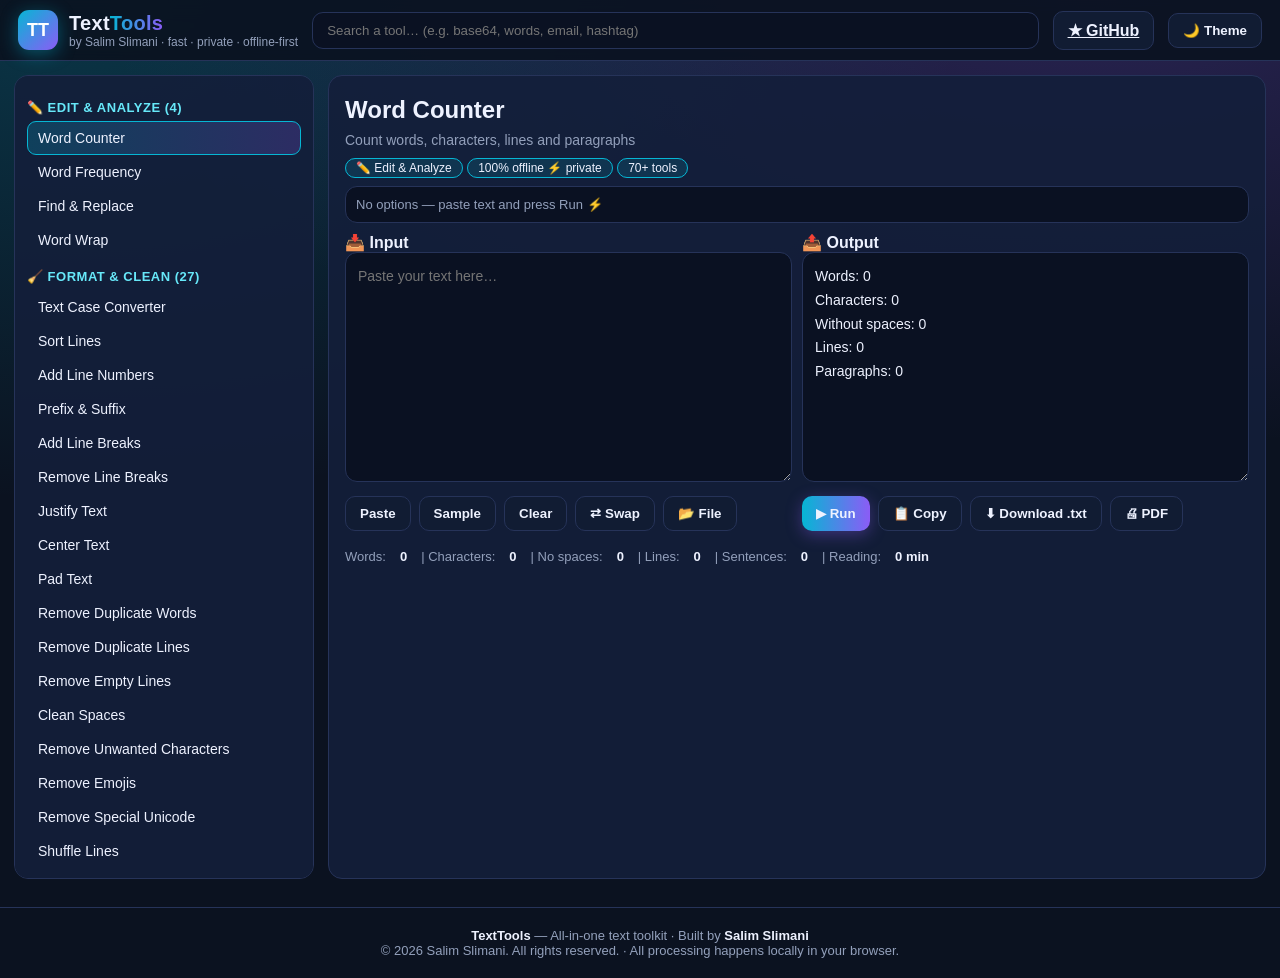
==== index.html @ 726ce153 "feat: TextTools by Salim Slimani - 70+ offline text tools, English UI" ====
<!DOCTYPE html>
<html lang="en" dir="ltr">
<head>
<meta charset="UTF-8">
<meta name="viewport" content="width=device-width,initial-scale=1">
<title>TextTools — All-in-One Text Toolkit by Salim Slimani</title>
<meta name="description" content="TextTools by Salim Slimani: 70+ fast, private, offline-first text tools. Edit, format, convert, encode and generate content in your browser.">
<link rel="icon" href="data:image/svg+xml,%3Csvg xmlns='http://www.w3.org/2000/svg' viewBox='0 0 64 64'%3E%3Cdefs%3E%3ClinearGradient id='g' x1='0' y1='0' x2='1' y2='1'%3E%3Cstop offset='0' stop-color='%2306b6d4'/%3E%3Cstop offset='1' stop-color='%238b5cf6'/%3E%3C/linearGradient%3E%3C/defs%3E%3Crect width='64' height='64' rx='14' fill='url(%23g)'/%3E%3Ctext x='32' y='42' font-family='Arial' font-weight='900' font-size='28' fill='white' text-anchor='middle'%3ETT%3C/text%3E%3C/svg%3E">
<style>
:root{--bg:#0b1220;--bg2:#111c33;--card:#131f3a;--txt:#eef2ff;--mut:#93a0bb;--acc:#06b6d4;--acc2:#8b5cf6;--br:#263359;--ok:#22c55e}
*{box-sizing:border-box;font-family:Inter,"Segoe UI",Arial,sans-serif}
body{margin:0;background:radial-gradient(1000px 500px at 85% -5%,rgba(139,92,246,.25),transparent),radial-gradient(900px 500px at 5% 0%,rgba(6,182,212,.22),transparent),linear-gradient(180deg,#0b1220,#0b1220);color:var(--txt);min-height:100vh}
header{position:sticky;top:0;z-index:10;background:rgba(11,18,32,.9);backdrop-filter:blur(10px);border-bottom:1px solid var(--br);padding:10px 18px;display:flex;gap:14px;align-items:center;flex-wrap:wrap}
.brand{display:flex;gap:11px;align-items:center}
.mark{width:40px;height:40px;border-radius:11px;background:linear-gradient(135deg,#06b6d4,#8b5cf6);display:grid;place-items:center;font-weight:900;font-size:18px;color:#fff;box-shadow:0 4px 18px rgba(6,182,212,.4)}
.brand b{font-size:20px;letter-spacing:.3px}.brand b span{background:linear-gradient(90deg,#06b6d4,#8b5cf6);-webkit-background-clip:text;background-clip:text;color:transparent}
.tag{font-size:12px;color:var(--mut)}
.search{flex:1;min-width:210px;display:flex}
.search input{flex:1;padding:10px 14px;border-radius:11px;border:1px solid var(--br);background:#0a1122;color:var(--txt);outline:none}
.search input:focus{border-color:var(--acc)}
.btn{border:1px solid var(--br);background:var(--bg2);color:var(--txt);padding:9px 14px;border-radius:10px;cursor:pointer;font-weight:700}
.btn:hover{border-color:var(--acc)}
.btn.primary{background:linear-gradient(90deg,#06b6d4,#8b5cf6);border:none;box-shadow:0 4px 16px rgba(139,92,246,.35)}
.layout{display:grid;grid-template-columns:300px 1fr;gap:14px;padding:14px;max-width:1400px;margin:auto}
@media(max-width:900px){.layout{grid-template-columns:1fr}}
.side{background:rgba(19,31,58,.9);border:1px solid var(--br);border-radius:14px;padding:12px;max-height:calc(100vh - 96px);overflow:auto}
.cat{font-weight:800;margin:12px 0 6px;color:#67e8f9;font-size:13px;text-transform:uppercase;letter-spacing:.5px}
.tool{display:block;width:100%;text-align:left;background:transparent;border:1px solid transparent;color:var(--txt);padding:8px 10px;border-radius:9px;cursor:pointer;font-size:14px}
.tool:hover{background:#0a1122}
.tool.active{background:linear-gradient(90deg,rgba(6,182,212,.22),rgba(139,92,246,.22));border-color:var(--acc)}
.main{background:rgba(19,31,58,.9);border:1px solid var(--br);border-radius:14px;padding:16px}
h2{margin:4px 0 2px;font-size:24px}.desc{color:var(--mut);font-size:14px;margin:0 0 10px}
.grid2{display:grid;grid-template-columns:1fr 1fr;gap:10px}
@media(max-width:800px){.grid2{grid-template-columns:1fr}}
textarea{width:100%;min-height:230px;background:#0a1122;color:var(--txt);border:1px solid var(--br);border-radius:12px;padding:12px;font-size:14px;line-height:1.7;resize:vertical}
textarea:focus{border-color:var(--acc);outline:none}
.opts{background:#0a1122;border:1px solid var(--br);border-radius:12px;padding:10px;margin:10px 0;display:flex;gap:10px;flex-wrap:wrap;align-items:center}
.opts label{font-size:13px;color:var(--mut)}.opts input,.opts select{background:#131f3a;color:var(--txt);border:1px solid var(--br);border-radius:8px;padding:7px 9px}
.toolbar{display:flex;gap:8px;flex-wrap:wrap;margin:10px 0}
.stats{display:flex;gap:14px;flex-wrap:wrap;color:var(--mut);font-size:13px;margin-top:8px}
.stats b{color:var(--txt)}
footer{text-align:center;color:var(--mut);padding:20px;font-size:13px;border-top:1px solid var(--br);margin-top:14px}
footer b{color:var(--txt)}
.badge{background:rgba(6,182,212,.14);border:1px solid var(--acc);border-radius:20px;padding:2px 10px;font-size:12px}
.hero{display:flex;gap:10px;align-items:center;flex-wrap:wrap;margin-bottom:6px}
</style>
</head>
<body>
<header>
<div class="brand"><div class="mark">TT</div><div><b>Text<span>Tools</span></b><div class="tag">by Salim Slimani · fast · private · offline-first</div></div></div>
<div class="search"><input id="q" placeholder="Search a tool… (e.g. base64, words, email, hashtag)"></div>
<a class="btn" href="https://github.com/salim-studio/text_tools" target="_blank" rel="noopener">★ GitHub</a>
<button class="btn" onclick="toggleTheme()">🌙 Theme</button>
</header>
<div class="layout">
<div class="side" id="side"></div>
<div class="main">
<div class="hero"><h2 id="tTitle">Word Counter</h2></div>
<p class="desc" id="tDesc"></p>
<div><span class="badge" id="tCat"></span> <span class="badge">100% offline ⚡ private</span> <span class="badge">70+ tools</span></div>
<div class="opts" id="opts"></div>
<div class="grid2">
<div><b>📥 Input</b><textarea id="inp" placeholder="Paste your text here…"></textarea>
<div class="toolbar">
<button class="btn" onclick="pasteIn()">Paste</button>
<button class="btn" onclick="loadSample()">Sample</button>
<button class="btn" onclick="clearAll()">Clear</button>
<button class="btn" onclick="swapIO()">⇄ Swap</button>
<input type="file" id="file" style="display:none" onchange="loadFile(event)">
<button class="btn" onclick="document.getElementById('file').click()">📂 File</button>
</div></div>
<div><b>📤 Output</b><textarea id="out" placeholder="Result will appear here…"></textarea>
<div class="toolbar">
<button class="btn primary" onclick="runCurrent()">▶ Run</button>
<button class="btn" onclick="copyOut()">📋 Copy</button>
<button class="btn" onclick="downloadOut()">⬇ Download .txt</button>
<button class="btn" onclick="toPDF()">🖨 PDF</button>
</div></div>
</div>
<div class="stats" id="stats"></div>
</div>
</div>
<footer><b>TextTools</b> — All-in-one text toolkit · Built by <b>Salim Slimani</b><br>© 2026 Salim Slimani. All rights reserved. · All processing happens locally in your browser.</footer>
<script>
const CATS={edit:"✏️ Edit & Analyze",format:"🧹 Format & Clean",conv:"🔄 Convert & Extract",enc:"🔐 Encode & Style",lang:"🌍 Language",ai:"🤖 Smart Writing (offline)"};
const TOOLS=[
{id:'counter',cat:'edit',en:'Word Counter',d:'Count words, characters, lines and paragraphs',o:''},
{id:'freq',cat:'edit',en:'Word Frequency',d:'Count how often each word appears',o:''},
{id:'findrep',cat:'edit',en:'Find & Replace',d:'Replace every occurrence with options',o:'<label>Find:<input id="o1" value="word"></label><label>Replace:<input id="o2" value="replacement"></label><label><input type="checkbox" id="o3"> Case sensitive</label><label><input type="checkbox" id="o4"> Regex</label>'},
{id:'wrap',cat:'edit',en:'Word Wrap',d:'Wrap lines after N characters',o:'<label>Length:<input id="o1" type="number" value="80" style="width:80px"></label>'},
{id:'case',cat:'format',en:'Text Case Converter',d:'UPPER / lower / Title / sentence / camel / snake',o:'<label>Style:<select id="o1"><option value="upper">UPPER</option><option value="lower">lower</option><option value="title">Title Case</option><option value="sentence">Sentence case</option><option value="camel">camelCase</option><option value="snake">snake_case</option><option value="kebab">kebab-case</option><option value="alt">aLtErNaTiNg</option><option value="inv">iNVERSE</option></select></label>'},
{id:'sort',cat:'format',en:'Sort Lines',d:'Alphabetical, reverse, random or by length',o:'<label><select id="o1"><option value="asc">Ascending A-Z</option><option value="desc">Descending</option><option value="rev">Reverse order</option><option value="rand">Random</option><option value="len">By length</option></select></label>'},
{id:'linenum',cat:'format',en:'Add Line Numbers',d:'Number every line',o:'<label><select id="o1"><option value="n">1. 2. 3.</option><option value="a">a. b. c.</option><option value="r">I. II. III.</option></select></label><label>Sep:<input id="o2" value=". " style="width:60px"></label>'},
{id:'prefix',cat:'format',en:'Prefix & Suffix',d:'Wrap every line',o:'<label>Before:<input id="o1" value="&quot;"></label><label>After:<input id="o2" value="&quot;"></label>'},
{id:'addbr',cat:'format',en:'Add Line Breaks',d:'Replace a delimiter with a new line',o:'<label>Delimiter:<input id="o1" value=","></label>'},
{id:'rembr',cat:'format',en:'Remove Line Breaks',d:'Join lines into one line',o:'<label>Separator:<input id="o1" value=" "></label>'},
{id:'justify',cat:'format',en:'Justify Text',d:'Justify to a fixed width',o:'<label>Width:<input id="o1" type="number" value="60" style="width:70px"></label>'},
{id:'center',cat:'format',en:'Center Text',d:'Center every line',o:'<label>Width:<input id="o1" type="number" value="60" style="width:70px"></label><label>Char:<input id="o2" value=" " style="width:50px"></label>'},
{id:'pad',cat:'format',en:'Pad Text',d:'Pad left or right',o:'<label><select id="o1"><option value="l">Left</option><option value="r">Right</option></select></label><label>Length:<input id="o2" type="number" value="30" style="width:70px"></label><label>Char:<input id="o3" value=" " style="width:50px"></label>'},
{id:'dedupw',cat:'format',en:'Remove Duplicate Words',d:'Keep first occurrence only',o:''},
{id:'dedupl',cat:'format',en:'Remove Duplicate Lines',d:'Delete repeated lines',o:'<label><input type="checkbox" id="o1"> Trim before compare</label>'},
{id:'empty',cat:'format',en:'Remove Empty Lines',d:'Delete blank lines',o:''},
{id:'spaces',cat:'format',en:'Clean Spaces',d:'Remove extra spaces',o:''},
{id:'unwanted',cat:'format',en:'Remove Unwanted Characters',d:'Strip symbols with a custom regex',o:'<label>Strip regex:<input id="o1" value="[^\\p{L}\\p{N}\\s.,!?:-]"></label>'},
{id:'emoji',cat:'format',en:'Remove Emojis',d:'Strip all emojis',o:''},
{id:'unicode',cat:'format',en:'Remove Special Unicode',d:'Keep basic characters only',o:''},
{id:'shuffle',cat:'format',en:'Shuffle Lines',d:'Randomize line order',o:''},
{id:'cond',cat:'format',en:'Conditional Line Removal',d:'Delete or keep lines containing a word',o:'<label>Word:<input id="o1" value="error"></label><label><select id="o2"><option value="del">Delete lines containing it</option><option value="keep">Keep only lines containing it</option></select></label>'},
{id:'revw',cat:'format',en:'Reverse Line Words',d:'Reverse word order per line',o:''},
{id:'revl',cat:'format',en:'Reverse Letters',d:'Reverse all characters',o:''},
{id:'swapcol',cat:'format',en:'Swap Columns',d:'Swap two delimited columns',o:'<label>Delim:<input id="o1" value="," style="width:50px"></label><label>Col1:<input id="o2" type="number" value="1" style="width:55px"></label><label>Col2:<input id="o3" type="number" value="2" style="width:55px"></label>'},
{id:'extcol',cat:'format',en:'Extract Column',d:'Extract one column by number',o:'<label>Delim:<input id="o1" value="," style="width:50px"></label><label>Col:<input id="o2" type="number" value="1" style="width:55px"></label>'},
{id:'splitcol',cat:'format',en:'Split Into Columns',d:'Preview delimited columns',o:'<label>Delim:<input id="o1" value="," style="width:50px"></label>'},
{id:'sp2tab',cat:'format',en:'Spaces to Tabs',d:'Convert N spaces to one tab',o:'<label>N:<input id="o1" type="number" value="4" style="width:60px"></label>'},
{id:'tab2sp',cat:'format',en:'Tabs to Spaces',d:'Convert tabs to spaces',o:'<label>N:<input id="o1" type="number" value="4" style="width:60px"></label>'},
{id:'quotes',cat:'format',en:'Fix Smart Quotes',d:'Curly quotes to straight quotes',o:''},
{id:'comma',cat:'format',en:'Add Thousand Separators',d:'1000000 to 1,000,000',o:''},
{id:'repeat',cat:'conv',en:'Text Repeater',d:'Repeat text N times',o:'<label>Times:<input id="o1" type="number" value="5" style="width:70px"></label><label>Sep:<input id="o2" value="\\n"></label>'},
{id:'exturl',cat:'conv',en:'Extract URLs',d:'Find every URL in text',o:''},
{id:'extmail',cat:'conv',en:'Extract Emails',d:'Find every email address',o:''},
{id:'html2t',cat:'conv',en:'HTML to Text',d:'Strip HTML tags',o:''},
{id:'json2t',cat:'conv',en:'JSON to Text',d:'Extract values from JSON',o:''},
{id:'xml2t',cat:'conv',en:'XML to Text',d:'Strip XML tags',o:''},
{id:'b64e',cat:'enc',en:'Base64 Encode',d:'Text to Base64',o:''},
{id:'b64d',cat:'enc',en:'Base64 Decode',d:'Base64 to text',o:''},
{id:'urle',cat:'enc',en:'URL Encode',d:'Encode reserved characters',o:''},
{id:'urld',cat:'enc',en:'URL Decode',d:'Decode percent-encoding',o:''},
{id:'htmle',cat:'enc',en:'HTML Encode',d:'Escape < > & quotes',o:''},
{id:'htmld',cat:'enc',en:'HTML Decode',d:'Unescape HTML entities',o:''},
{id:'mirror',cat:'enc',en:'Mirror Text',d:'Reversed decorative text',o:''},
{id:'flip',cat:'enc',en:'Flip Text',d:'Upside-down characters',o:''},
{id:'bold',cat:'enc',en:'Bold Text',d:'Unicode bold styling',o:''},
{id:'italic',cat:'enc',en:'Italic Text',d:'Unicode italic styling',o:''},
{id:'cursive',cat:'enc',en:'Cursive Text',d:'Script unicode styling',o:''},
{id:'oldeng',cat:'enc',en:'Old English Text',d:'Gothic blackletter style',o:''},
{id:'cool',cat:'enc',en:'Cool Fonts for Social',d:'10 styles at once',o:''},
{id:'sym',cat:'enc',en:'Insert Symbol Between Letters',d:'Example: H★e★l★l★o',o:'<label>Symbol:<input id="o1" value="★" style="width:50px"></label>'},
{id:'accents',cat:'lang',en:'Remove Accents & Diacritics',d:'é to e, strip diacritics',o:''},
{id:'numbers',cat:'lang',en:'Normalize Numbers',d:'Arabic / Latin / Persian digits',o:'<label><select id="o1"><option value="lat">To Latin 123</option><option value="ar">To Arabic ٠١٢٣</option><option value="fa">To Persian ۰۱۲۳</option></select></label>'},
{id:'grammar',cat:'lang',en:'Basic Grammar Check',d:'Common issues + report',o:''},
{id:'trans',cat:'lang',en:'Quick Translator',d:'Offline mini-dictionary + Google link',o:'<label><select id="o1"><option value="ar-en">Arabic to English</option><option value="en-ar">English to Arabic</option><option value="fr-en">French to English</option></select></label> <button class="btn" onclick="openGTrans()">Google 🌐</button>'},
{id:'sum',cat:'ai',en:'Smart Summarizer',d:'Fast extractive summary',o:'<label>Sentences:<input id="o1" type="number" value="3" style="width:60px"></label>'},
{id:'para',cat:'ai',en:'Paraphraser',d:'Smart EN synonyms rewrite',o:''},
{id:'keys',cat:'ai',en:'Keyword Extractor',d:'Top keywords',o:'<label>Count:<input id="o1" type="number" value="10" style="width:60px"></label>'},
{id:'hash',cat:'ai',en:'Hashtag Generator',d:'Hashtags for social media',o:'<label>Count:<input id="o1" type="number" value="10" style="width:60px"></label>'},
{id:'title',cat:'ai',en:'Title Generator',d:'10 catchy headlines',o:''},
{id:'email',cat:'ai',en:'Email Generator',d:'Formal email from one idea',o:'<label>Type:<select id="o1"><option>Formal</option><option>Apology</option><option>Request</option><option>Thanks</option><option>Marketing</option></select></label>'},
{id:'article',cat:'ai',en:'Article Writer',d:'Structured article from a topic',o:''},
{id:'essay',cat:'ai',en:'Essay Writer',d:'Intro + body + conclusion',o:''},
{id:'story',cat:'ai',en:'Story Generator',d:'Short story from an idea',o:''},
{id:'parag',cat:'ai',en:'Paragraph Generator',d:'One polished paragraph',o:''},
{id:'slogan',cat:'ai',en:'Slogan Generator',d:'Marketing taglines',o:''},
{id:'biz',cat:'ai',en:'Business Name Generator',d:'Names + domains',o:''},
{id:'tweet',cat:'ai',en:'Tweet Generator',d:'Tweets + hashtags',o:''},
{id:'script',cat:'ai',en:'Video Script Generator',d:'Hook + content + CTA',o:''},
{id:'qa',cat:'ai',en:'Q&A Generator',d:'Questions from your text',o:''},
];
let cur='counter';
const $=id=>document.getElementById(id);
function renderSide(f=''){
const s=$('side');s.innerHTML='';
Object.keys(CATS).forEach(c=>{
const list=TOOLS.filter(t=>t.cat===c&&(t.en+' '+t.d).toLowerCase().includes(f.toLowerCase()));
if(!list.length)return;
s.innerHTML+=`<div class="cat">${CATS[c]} (${list.length})</div>`;
list.forEach(t=>{s.innerHTML+=`<button class="tool ${t.id===cur?'active':''}" onclick="select('${t.id}')">${t.en}</button>`});
});
}
function select(id){cur=id;const t=TOOLS.find(x=>x.id===id);
$('tTitle').textContent=t.en;
$('tDesc').textContent=t.d;$('tCat').textContent=CATS[t.cat];
$('opts').innerHTML=t.o||'<span style="color:var(--mut);font-size:13px">No options — paste text and press Run ⚡</span>';
renderSide($('q').value);updateStats();
if(['counter','freq','grammar','keys'].includes(id))runCurrent();
}
$('q').addEventListener('input',e=>renderSide(e.target.value));
$('inp').addEventListener('input',updateStats);
const val=id=>{const e=$(id);return e?e.value:''};
function updateStats(){const t=$('inp').value;
const w=(t.trim().match(/\S+/g)||[]).length;
$('stats').innerHTML=`Words: <b>${w}</b> | Characters: <b>${t.length}</b> | No spaces: <b>${t.replace(/\s/g,'').length}</b> | Lines: <b>${t?t.split('\n').length:0}</b> | Sentences: <b>${(t.match(/[^.!?]+[.!?]/g)||[]).length}</b> | Reading: <b>${Math.ceil(w/200)} min</b>`;}
function pasteIn(){navigator.clipboard.readText().then(x=>{$('inp').value=x;updateStats();});}
function clearAll(){$('inp').value='';$('out').value='';updateStats();}
function swapIO(){const a=$('inp').value;$('inp').value=$('out').value;$('out').value=a;updateStats();}
function loadSample(){$('inp').value='TextTools is a fast, private text toolkit that runs in your browser.\nContact us at hello@example.com or visit https://example.com\nThe price is 1,250,000. I love programming and I love coffee!';updateStats();runCurrent();}
function loadFile(e){const f=e.target.files[0];if(!f)return;const r=new FileReader();r.onload=()=>{$('inp').value=r.result;updateStats();};r.readAsText(f);}
function copyOut(){$('out').select();document.execCommand('copy');navigator.clipboard.writeText($('out').value);}
function downloadOut(){const b=new Blob([$('out').value],{type:'text/plain;charset=utf-8'});const a=document.createElement('a');a.href=URL.createObjectURL(b);a.download='texttools-'+cur+'.txt';a.click();}
function toPDF(){const w=window.open('');w.document.write('<pre style="font-family:Arial;line-height:1.8;white-space:pre-wrap">'+$('out').value.replace(/</g,'&lt;')+'</pre>');w.print();}
function toggleTheme(){document.body.style.filter=document.body.style.filter?'':'invert(1) hue-rotate(180deg)';}
function openGTrans(){window.open('https://translate.google.com/?sl=auto&tl=en&text='+encodeURIComponent($('inp').value.slice(0,2000)),'_blank');}
const FLIP={'a':'ɐ','b':'q','c':'ɔ','d':'p','e':'ǝ','f':'ɟ','g':'ƃ','h':'ɥ','i':'ᴉ','j':'ɾ','k':'ʞ','l':'l','m':'ɯ','n':'u','o':'o','p':'d','q':'b','r':'ɹ','s':'s','t':'ʇ','u':'n','v':'ʌ','w':'ʍ','x':'x','y':'ʎ','z':'z','A':'∀','E':'Ǝ','H':'H','M':'W','T':'⊥','?':'¿','!':'¡','(' :')',')':'(','.':'˙',' ':' '};
const STOP=new Set('the,a,an,and,or,of,to,in,on,for,with,is,are,was,were,be,been,it,this,that,these,those,as,at,by,from,up,about,into,over,after,before,you,we,they,he,she,i'.split(','));
const SYN={'good':'excellent','big':'huge','small':'tiny','fast':'rapid','important':'crucial','happy':'joyful','love':'adore','use':'utilize','make':'create','help':'assist','show':'demonstrate','beautiful':'gorgeous','smart':'intelligent','idea':'concept','text':'content','tool':'utility','program':'application'};
function runCurrent(){
const t=$('inp').value;let o='';
const T=cur,g=id=>val(id);
try{
switch(T){
case 'counter':o=`Words: ${(t.trim().match(/\S+/g)||[]).length}\nCharacters: ${t.length}\nWithout spaces: ${t.replace(/\s/g,'').length}\nLines: ${t?t.split('\n').length:0}\nParagraphs: ${t.split(/\n\s*\n/).filter(x=>x.trim()).length}`;break;
case 'freq':{const m={};(t.toLowerCase().match(/[\p{L}\p{N}']+/gu)||[]).forEach(w=>m[w]=(m[w]||0)+1);o=Object.entries(m).sort((a,b)=>b[1]-a[1]).slice(0,100).map(([w,c])=>`${w}: ${c}`).join('\n')||'No words';break;}
case 'findrep':{let f=g('o1'),r=g('o2');if(!f){o='Type a search word';break;}if($('o4')&&$('o4').checked){o=t.replace(new RegExp(f,$('o3').checked?'g':'gi'),r);}else{o=t.replace(new RegExp(f.replace(/[.*+?^${}()|[\]\\]/g,'\\$&'),$('o3').checked?'g':'gi'),r);}break;}
case 'wrap':{const n=+g('o1')||80;o=t.split('\n').map(l=>{const w=l.split(/\s+/);let line='',res=[];w.forEach(x=>{if((line+' '+x).trim().length>n){res.push(line.trim());line=x;}else line+=' '+x;});res.push(line.trim());return res.join('\n');}).join('\n');break;}
case 'case':{const m=g('o1');if(m==='upper')o=t.toUpperCase();else if(m==='lower')o=t.toLowerCase();else if(m==='title')o=t.replace(/\w\S*/g,x=>x[0].toUpperCase()+x.slice(1).toLowerCase());else if(m==='sentence')o=t.toLowerCase().replace(/(^\s*[a-z]|[.!?]\s+[a-z])/g,x=>x.toUpperCase());else if(m==='camel')o=t.toLowerCase().replace(/[^a-zA-Z0-9]+(.)/g,(a,b)=>b.toUpperCase());else if(m==='snake')o=t.trim().replace(/\s+/g,'_').toLowerCase();else if(m==='kebab')o=t.trim().replace(/\s+/g,'-').toLowerCase();else if(m==='alt')o=t.split('').map((c,i)=>i%2?c.toUpperCase():c.toLowerCase()).join('');else if(m==='inv')o=t.split('').map(c=>c===c.toUpperCase()?c.toLowerCase():c.toUpperCase()).join('');break;}
case 'sort':{let L=t.split('\n');const m=g('o1');if(m==='asc')L.sort((a,b)=>a.localeCompare(b));else if(m==='desc')L.sort((a,b)=>b.localeCompare(a));else if(m==='rev')L.reverse();else if(m==='rand')L.sort(()=>Math.random()-.5);else if(m==='len')L.sort((a,b)=>a.length-b.length);o=L.join('\n');break;}
case 'linenum':{const m=g('o1'),s=g('o2');const rom=n=>{const v=[1000,900,500,400,100,90,50,40,10,9,5,4,1],s2=['M','CM','D','CD','C','XC','L','XL','X','IX','V','IV','I'];let r='';v.forEach((x,i)=>{while(n>=x){r+=s2[i];n-=x;}});return r;};o=t.split('\n').map((l,i)=>{let p=i+1;if(m==='a')p=String.fromCharCode(97+(i%26));if(m==='r')p=rom(i+1);return p+s+l;}).join('\n');break;}
case 'prefix':o=t.split('\n').map(l=>g('o1')+l+g('o2')).join('\n');break;
case 'addbr':o=t.split(g('o1')).join('\n');break;
case 'rembr':o=t.split('\n').map(x=>x.trim()).join(g('o1'));break;
case 'justify':{const n=+g('o1')||60;o=t.split('\n').map(l=>{const w=l.split(/\s+/).filter(Boolean);if(w.length<2)return l;let res=w.join(' ');while(res.length<n)res=res.replace(/ /g,'  ').slice(0,n);return res.slice(0,n);}).join('\n');break;}
case 'center':{const n=+g('o1')||60,ch=g('o2')||' ';o=t.split('\n').map(l=>{const p=Math.max(0,Math.floor((n-l.length)/2));return ch.repeat(p)+l;}).join('\n');break;}
case 'pad':{const n=+g('o2')||30,ch=g('o3')||' ';o=t.split('\n').map(l=>g('o1')==='l'?l.padStart(n,ch):l.padEnd(n,ch)).join('\n');break;}
case 'dedupw':{const seen=new Set();o=t.split(/(\s+)/).map(w=>{if(/^\s+$/.test(w))return w;const k=w.toLowerCase();if(seen.has(k))return '';seen.add(k);return w;}).join('').replace(/ +/g,' ');break;}
case 'dedupl':{const seen=new Set();o=t.split('\n').filter(l=>{let k=l;if($('o1')&&$('o1').checked)k=k.trim();if(seen.has(k))return false;seen.add(k);return true;}).join('\n');break;}
case 'empty':o=t.split('\n').filter(l=>l.trim()!=='').join('\n');break;
case 'spaces':o=t.replace(/[ \t]+/g,' ').replace(/^[ \t]+|[ \t]+$/gm,'').trim();break;
case 'unwanted':try{o=t.replace(new RegExp(g('o1'),'gu'),'') }catch(e){o=t.replace(/[^\p{L}\p{N}\s.,!?:-]/gu,'')}break;
case 'emoji':o=t.replace(/[\u{1F000}-\u{1FAFF}\u{2600}-\u{27BF}\u{FE00}-\u{FE0F}]/gu,'');break;
case 'unicode':o=t.replace(/[^\x00-\x7F\s]/g,'');break;
case 'shuffle':{const L=t.split('\n');L.sort(()=>Math.random()-.5);o=L.join('\n');break;}
case 'cond':{const k=g('o1'),m=g('o2');o=t.split('\n').filter(l=>m==='del'?!l.includes(k):l.includes(k)).join('\n');break;}
case 'revw':o=t.split('\n').map(l=>l.split(/\s+/).reverse().join(' ')).join('\n');break;
case 'revl':o=t.split('').reverse().join('');break;
case 'swapcol':{const d=g('o1'),a=(+g('o2')||1)-1,b=(+g('o3')||2)-1;o=t.split('\n').map(l=>{const c=l.split(d);if(c.length>Math.max(a,b)){[c[a],c[b]]=[c[b],c[a]];}return c.join(d);}).join('\n');break;}
case 'extcol':{const d=g('o1'),a=(+g('o2')||1)-1;o=t.split('\n').map(l=>l.split(d)[a]??'').join('\n');break;}
case 'splitcol':{const d=g('o1');o=t.split('\n').map(l=>l.split(d).map((c,i)=>`Column ${i+1}: ${c}`).join(' | ')).join('\n');break;}
case 'sp2tab':o=t.replace(new RegExp(' {'+(+g('o1')||4)+'}','g'),'\t');break;
case 'tab2sp':o=t.replace(/\t/g,' '.repeat(+g('o1')||4));break;
case 'quotes':o=t.replace(/[“”«»]/g,'"').replace(/[‘’]/g,"'");break;
case 'comma':o=t.replace(/\d+/g,n=>Number(n).toLocaleString('en-US'));break;
case 'repeat':{const n=+g('o1')||5;let sep=g('o2').replace(/\\n/g,'\n');o=Array(n).fill(t).join(sep);break;}
case 'exturl':o=(t.match(/https?:\/\/[^\s"'<>]+/g)||[]).join('\n')||'No URLs found';break;
case 'extmail':o=(t.match(/[a-zA-Z0-9._%+-]+@[a-zA-Z0-9.-]+\.[a-zA-Z]{2,}/g)||[]).join('\n')||'No emails found';break;
case 'html2t':{const d=document.createElement('div');d.innerHTML=t;o=d.textContent;break;}
case 'json2t':try{const j=JSON.parse(t);o=JSON.stringify(j,null,2).replace(/[{}\[\]"]/g,'');}catch(e){o='Invalid JSON: '+e.message}break;
case 'xml2t':o=t.replace(/<[^>]+>/g,' ').replace(/\s+/g,' ').trim();break;
case 'b64e':o=btoa(unescape(encodeURIComponent(t)));break;
case 'b64d':try{o=decodeURIComponent(escape(atob(t.trim())))}catch(e){o='Invalid Base64'}break;
case 'urle':o=encodeURIComponent(t);break;
case 'urld':try{o=decodeURIComponent(t)}catch(e){o='Invalid URL encoding'}break;
case 'htmle':o=t.replace(/&/g,'&amp;').replace(/</g,'&lt;').replace(/>/g,'&gt;').replace(/"/g,'&quot;');break;
case 'htmld':{const d=document.createElement('div');d.innerHTML=t;o=d.textContent;break;}
case 'mirror':o=t.split('').reverse().join('');break;
case 'flip':o=t.toLowerCase().split('').map(c=>FLIP[c]||c).reverse().join('');break;
case 'bold':o=t.replace(/[A-Za-z0-9]/g,c=>{if(c>='A'&&c<='Z')return String.fromCodePoint(0x1D400+c.charCodeAt(0)-65);if(c>='a'&&c<='z')return String.fromCodePoint(0x1D41A+c.charCodeAt(0)-97);return String.fromCodePoint(0x1D7CE+c.charCodeAt(0)-48);});break;
case 'italic':o=t.replace(/[A-Za-z]/g,c=>c>='A'&&c<='Z'?String.fromCodePoint(0x1D434+c.charCodeAt(0)-65):String.fromCodePoint(0x1D44E+c.charCodeAt(0)-97));break;
case 'cursive':o=t.replace(/[A-Za-z]/g,c=>c>='A'&&c<='Z'?String.fromCodePoint(0x1D49C+c.charCodeAt(0)-65):String.fromCodePoint(0x1D4B6+c.charCodeAt(0)-97));break;
case 'oldeng':o=t.replace(/[A-Za-z0-9]/g,c=>{if(c>='A'&&c<='Z')return String.fromCodePoint(0x1D504+c.charCodeAt(0)-65);if(c>='a'&&c<='z')return String.fromCodePoint(0x1D51E+c.charCodeAt(0)-97);return c;});break;
case 'cool':{const b=t.replace(/[A-Za-z]/g,c=>c>='A'&&c<='Z'?String.fromCodePoint(0x1D400+c.charCodeAt(0)-65):String.fromCodePoint(0x1D41A+c.charCodeAt(0)-97));const it=t.replace(/[A-Za-z]/g,c=>c>='A'&&c<='Z'?String.fromCodePoint(0x1D434+c.charCodeAt(0)-65):String.fromCodePoint(0x1D44E+c.charCodeAt(0)-97));o=`${[...t].join('★')} ★\nBOLD ${b}\nITALIC ${it}\n=== ${t} ===\n[ ${t} ]\n*+ ${t} +*`;break;}
case 'sym':o=[...t].join(g('o1')||'★');break;
case 'accents':o=t.normalize('NFD').replace(/[\u0300-\u036f]/g,'');break;
case 'numbers':{const m=g('o1');const ar='٠١٢٣٤٥٦٧٨٩',fa='۰۱۲۳۴۵۶۷۸۹';const toLat=t.replace(/[٠-٩۰-۹]/g,d=>{let i=ar.indexOf(d);if(i<0)i=fa.indexOf(d);return i;});if(m==='lat')o=toLat;else if(m==='ar')o=toLat.replace(/\d/g,d=>ar[d]);else if(m==='fa')o=toLat.replace(/\d/g,d=>fa[d]);break;}
case 'grammar':{let iss=[];if(/  +/.test(t))iss.push('- Double spaces found');if(/\b(\w+)\s+\1\b/i.test(t))iss.push('- Repeated word detected');if(!/[.!?]$/.test(t.trim()))iss.push('- Missing end punctuation');const fixed=t.replace(/ +/g,' ').replace(/\s+([.,!?])/g,'$1').trim();o=(iss.length?iss.join('\n'):'No obvious issues found')+'\n\n--- Cleaned text ---\n'+fixed;break;}
case 'trans':{const dict={'hello':'hello','love':'love','book':'book','water':'water','bonjour':'hello','merci':'thank you','amour':'love'};o=t.split(/\s+/).map(w=>dict[w.toLowerCase()]||w).join(' ')+'\n\n(Offline mini-dictionary — click Google for full translation)';break;}
case 'sum':{const n=+g('o1')||3;const sent=t.match(/[^.!?]+[.!?]/g)||[t];const freq={};(t.toLowerCase().match(/[a-z]+/g)||[]).forEach(w=>{if(!STOP.has(w)&&w.length>2)freq[w]=(freq[w]||0)+1;});o=sent.map(s=>({s,sc:(s.toLowerCase().match(/[a-z]+/g)||[]).reduce((a,w)=>a+(freq[w]||0),0)/s.split(' ').length})).sort((a,b)=>b.sc-a.sc).slice(0,n).map(x=>x.s.trim()).join('\n');break;}
case 'para':o=t.split(/\s+/).map(w=>SYN[w.toLowerCase()]||w).join(' ');break;
case 'keys':{const n=+g('o1')||10;const f={};(t.toLowerCase().match(/[a-z0-9]+/g)||[]).forEach(w=>{if(!STOP.has(w)&&w.length>2)f[w]=(f[w]||0)+1;});o=Object.entries(f).sort((a,b)=>b[1]-a[1]).slice(0,n).map(([w,c])=>`${w} (${c})`).join(', ');break;}
case 'hash':{const n=+g('o1')||10;const f={};(t.match(/[A-Za-z0-9]+/g)||[]).forEach(w=>{if(w.length>2)f[w]=(f[w]||0)+1;});o=Object.entries(f).sort((a,b)=>b[1]-a[1]).slice(0,n).map(([w])=>'#'+w).join(' ');break;}
case 'title':{const k=t.slice(0,80)||'Your Topic';o=[`How to Master ${k} in 5 Steps`,`Secrets of ${k} Nobody Tells You`,`The Complete Guide to ${k}`,`${k}: Everything You Need to Know`,`10 Amazing Facts About ${k}`,`Why ${k} Is the Future`,`${k} for Beginners: Start Here`,`Common ${k} Mistakes to Avoid`,`${k} vs Traditional: Which Is Best?`,`${k} Explained in One Minute`].join('\n');break;}
case 'email':o=`Subject: Regarding ${t.slice(0,50)}\n\nDear Sir/Madam,\nI am writing about (${t}) [Type: ${g('o1')}].\nKindly review it and reply at your earliest convenience.\n\nBest regards,\n[Your Name]`;break;
case 'article':o=`# ${t}\n\n## Introduction\n${t} is gaining attention in today's world...\n\n## Key Insights\nTo understand ${t}, we analyze causes and context...\n\n## Practical Application\nApply ${t} in three steps: plan, execute, evaluate.\n\n## Challenges & Solutions\nDespite benefits, challenges require creative solutions.\n\n## Conclusion\nIn short, ${t} is an opportunity worth pursuing.`;break;
case 'essay':o=`Introduction: The topic of (${t}) deserves serious research...\n\nBody: First... Second... Third... Evidence shows ${t} has a major impact...\n\nConclusion: Therefore, ${t} merits continuous attention.`;break;
case 'story':o=`Once upon a time, a hero dreamed of ${t}...\nOne stormy day, the adventure began... facing the dragon (the challenge), learning patience, and finally achieving ${t}.`;break;
case 'parag':o=`${t} represents a central idea in modern life, shaping our daily priorities. Reflecting on ${t} reveals new dimensions that inspire deeper thinking and stronger action toward a better future.`;break;
case 'slogan':o=[`${t}... Simply the Best`,`Live ${t}`,`${t} Suits You`,`The Power of ${t}`,`${t} First`,`Discover New ${t}`,`${t} Without Limits`,`Trust ${t}`].join('\n');break;
case 'biz':o=[`${t} Pro`,`${t} Star`,`${t} House`,`${t} Plus`,`Golden ${t}`].map(n=>`${n} — ${n.replace(/\s/g,'').toLowerCase()}.com`).join('\n');break;
case 'tweet':o=`${t.slice(0,150)} 🚀\n#${(t.split(' ')[0]||'new').replace(/[^A-Za-z0-9]/g,'')} #success #motivation`;break;
case 'script':o=`Video script: ${t}\n0-5s HOOK: "Stop! Do you know the secret of ${t}?"\n5-30s: 3 key points about ${t}\n30-50s: real example + story\n50-60s CTA: subscribe and comment your thoughts on ${t}!`;break;
case 'qa':{const sent=t.match(/[^.!?]+[.!?]/g)||[t];o=sent.slice(0,5).map((s,i)=>`Q${i+1}: What is the main idea of: "${s.trim().slice(0,60)}...?"\nA${i+1}: ${s.trim()}`).join('\n\n');break;}
default:o=t;
}
}catch(e){o='Error: '+e.message;}
$('out').value=o;updateStats();
}
renderSide();select('counter');
</script>
</body>
</html>
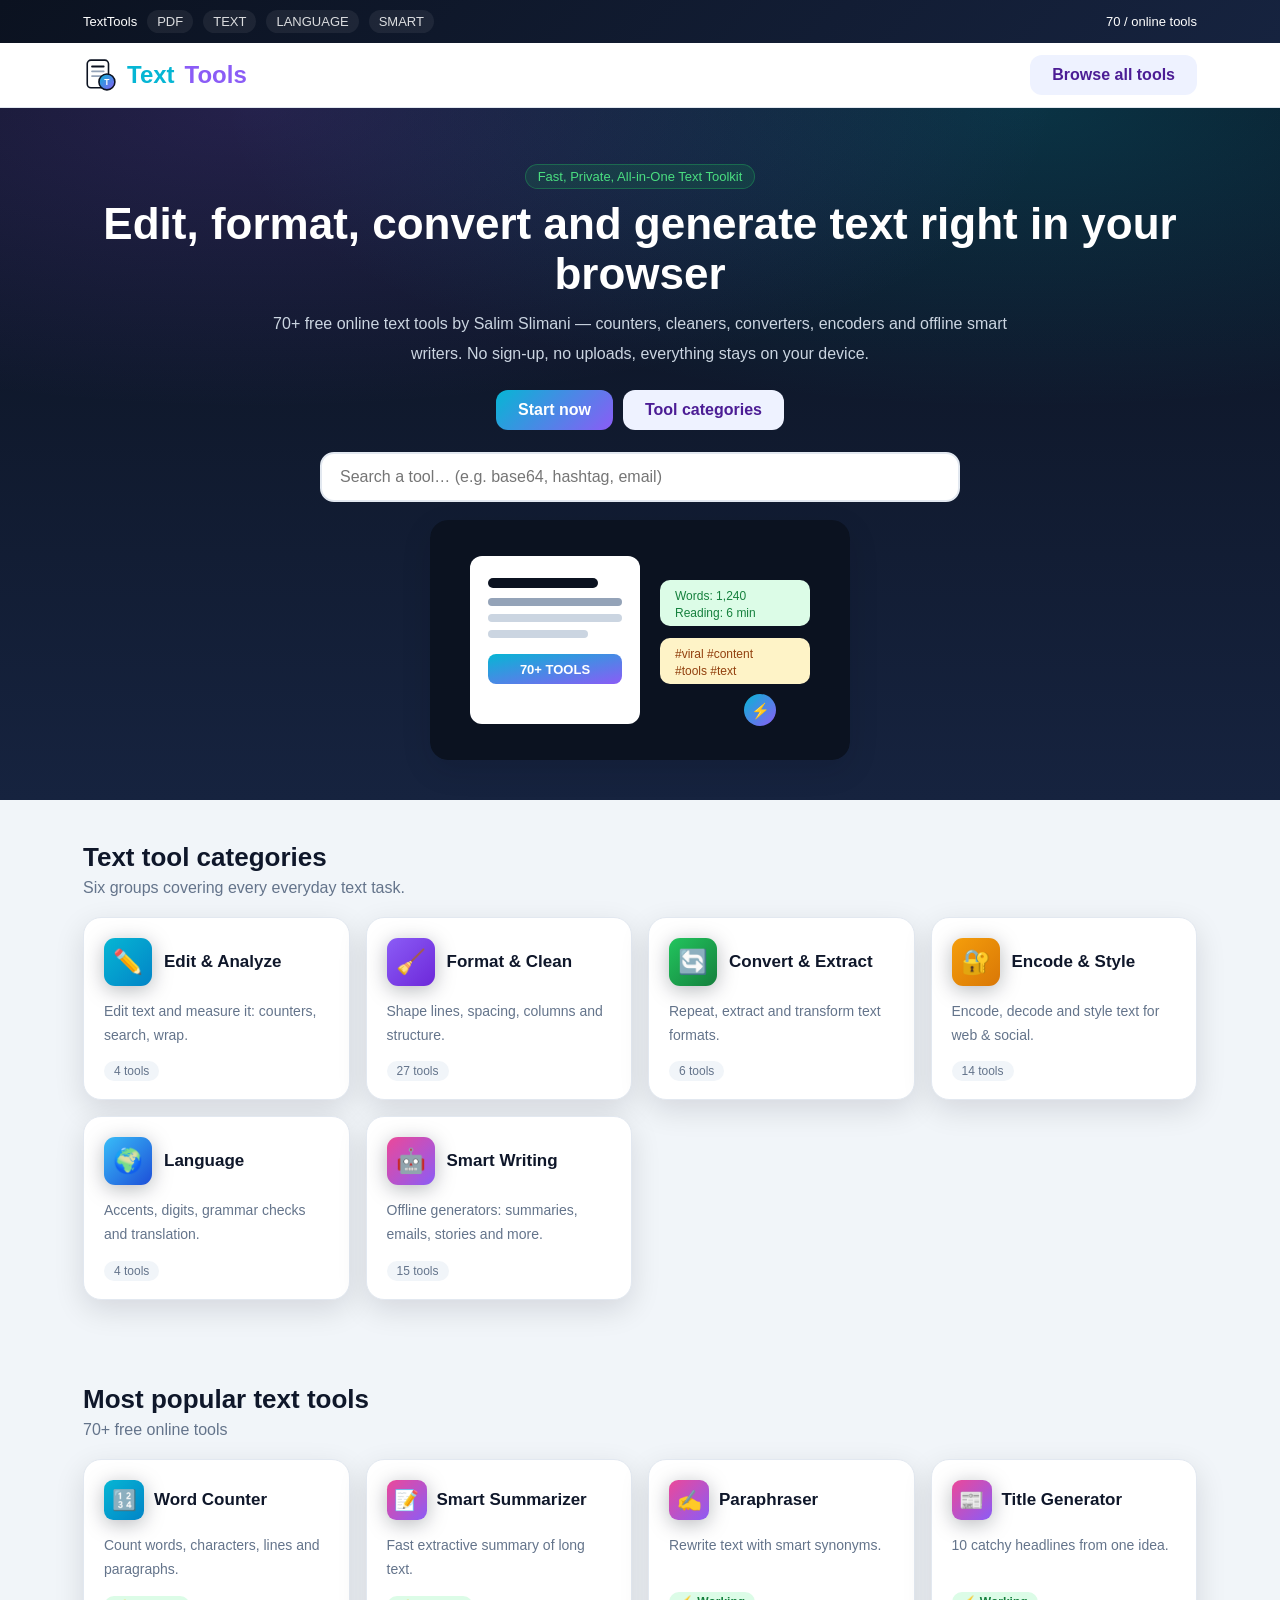
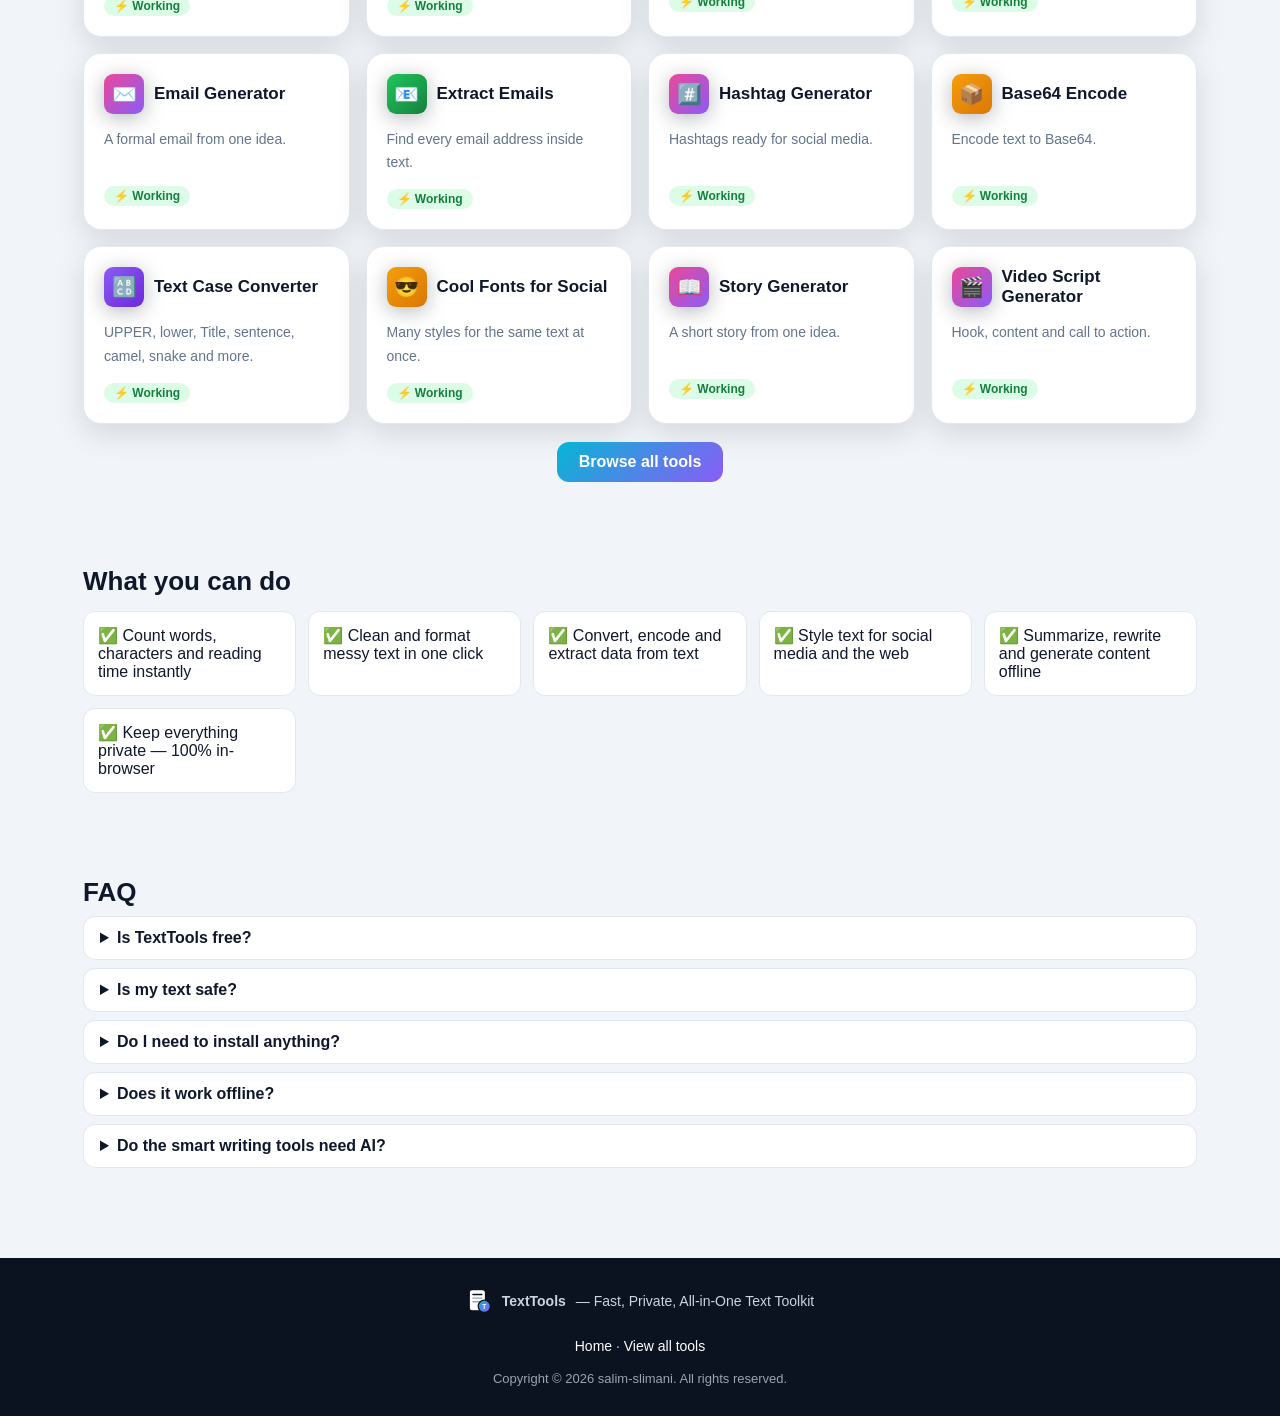
==== commit ea0dd891: "feat: full multi-page app in pdf-suite shape - home, catalog, runner, brand assets" ====
--- a/index.html
+++ b/index.html
@@ -1,278 +1,55 @@
 <!DOCTYPE html>
-<html lang="en" dir="ltr">
+<html lang="en">
 <head>
-<meta charset="UTF-8">
-<meta name="viewport" content="width=device-width,initial-scale=1">
-<title>TextTools — All-in-One Text Toolkit by Salim Slimani</title>
-<meta name="description" content="TextTools by Salim Slimani: 70+ fast, private, offline-first text tools. Edit, format, convert, encode and generate content in your browser.">
-<link rel="icon" href="data:image/svg+xml,%3Csvg xmlns='http://www.w3.org/2000/svg' viewBox='0 0 64 64'%3E%3Cdefs%3E%3ClinearGradient id='g' x1='0' y1='0' x2='1' y2='1'%3E%3Cstop offset='0' stop-color='%2306b6d4'/%3E%3Cstop offset='1' stop-color='%238b5cf6'/%3E%3C/linearGradient%3E%3C/defs%3E%3Crect width='64' height='64' rx='14' fill='url(%23g)'/%3E%3Ctext x='32' y='42' font-family='Arial' font-weight='900' font-size='28' fill='white' text-anchor='middle'%3ETT%3C/text%3E%3C/svg%3E">
-<style>
-:root{--bg:#0b1220;--bg2:#111c33;--card:#131f3a;--txt:#eef2ff;--mut:#93a0bb;--acc:#06b6d4;--acc2:#8b5cf6;--br:#263359;--ok:#22c55e}
-*{box-sizing:border-box;font-family:Inter,"Segoe UI",Arial,sans-serif}
-body{margin:0;background:radial-gradient(1000px 500px at 85% -5%,rgba(139,92,246,.25),transparent),radial-gradient(900px 500px at 5% 0%,rgba(6,182,212,.22),transparent),linear-gradient(180deg,#0b1220,#0b1220);color:var(--txt);min-height:100vh}
-header{position:sticky;top:0;z-index:10;background:rgba(11,18,32,.9);backdrop-filter:blur(10px);border-bottom:1px solid var(--br);padding:10px 18px;display:flex;gap:14px;align-items:center;flex-wrap:wrap}
-.brand{display:flex;gap:11px;align-items:center}
-.mark{width:40px;height:40px;border-radius:11px;background:linear-gradient(135deg,#06b6d4,#8b5cf6);display:grid;place-items:center;font-weight:900;font-size:18px;color:#fff;box-shadow:0 4px 18px rgba(6,182,212,.4)}
-.brand b{font-size:20px;letter-spacing:.3px}.brand b span{background:linear-gradient(90deg,#06b6d4,#8b5cf6);-webkit-background-clip:text;background-clip:text;color:transparent}
-.tag{font-size:12px;color:var(--mut)}
-.search{flex:1;min-width:210px;display:flex}
-.search input{flex:1;padding:10px 14px;border-radius:11px;border:1px solid var(--br);background:#0a1122;color:var(--txt);outline:none}
-.search input:focus{border-color:var(--acc)}
-.btn{border:1px solid var(--br);background:var(--bg2);color:var(--txt);padding:9px 14px;border-radius:10px;cursor:pointer;font-weight:700}
-.btn:hover{border-color:var(--acc)}
-.btn.primary{background:linear-gradient(90deg,#06b6d4,#8b5cf6);border:none;box-shadow:0 4px 16px rgba(139,92,246,.35)}
-.layout{display:grid;grid-template-columns:300px 1fr;gap:14px;padding:14px;max-width:1400px;margin:auto}
-@media(max-width:900px){.layout{grid-template-columns:1fr}}
-.side{background:rgba(19,31,58,.9);border:1px solid var(--br);border-radius:14px;padding:12px;max-height:calc(100vh - 96px);overflow:auto}
-.cat{font-weight:800;margin:12px 0 6px;color:#67e8f9;font-size:13px;text-transform:uppercase;letter-spacing:.5px}
-.tool{display:block;width:100%;text-align:left;background:transparent;border:1px solid transparent;color:var(--txt);padding:8px 10px;border-radius:9px;cursor:pointer;font-size:14px}
-.tool:hover{background:#0a1122}
-.tool.active{background:linear-gradient(90deg,rgba(6,182,212,.22),rgba(139,92,246,.22));border-color:var(--acc)}
-.main{background:rgba(19,31,58,.9);border:1px solid var(--br);border-radius:14px;padding:16px}
-h2{margin:4px 0 2px;font-size:24px}.desc{color:var(--mut);font-size:14px;margin:0 0 10px}
-.grid2{display:grid;grid-template-columns:1fr 1fr;gap:10px}
-@media(max-width:800px){.grid2{grid-template-columns:1fr}}
-textarea{width:100%;min-height:230px;background:#0a1122;color:var(--txt);border:1px solid var(--br);border-radius:12px;padding:12px;font-size:14px;line-height:1.7;resize:vertical}
-textarea:focus{border-color:var(--acc);outline:none}
-.opts{background:#0a1122;border:1px solid var(--br);border-radius:12px;padding:10px;margin:10px 0;display:flex;gap:10px;flex-wrap:wrap;align-items:center}
-.opts label{font-size:13px;color:var(--mut)}.opts input,.opts select{background:#131f3a;color:var(--txt);border:1px solid var(--br);border-radius:8px;padding:7px 9px}
-.toolbar{display:flex;gap:8px;flex-wrap:wrap;margin:10px 0}
-.stats{display:flex;gap:14px;flex-wrap:wrap;color:var(--mut);font-size:13px;margin-top:8px}
-.stats b{color:var(--txt)}
-footer{text-align:center;color:var(--mut);padding:20px;font-size:13px;border-top:1px solid var(--br);margin-top:14px}
-footer b{color:var(--txt)}
-.badge{background:rgba(6,182,212,.14);border:1px solid var(--acc);border-radius:20px;padding:2px 10px;font-size:12px}
-.hero{display:flex;gap:10px;align-items:center;flex-wrap:wrap;margin-bottom:6px}
-</style>
+<meta charset="utf-8"><meta name="viewport" content="width=device-width,initial-scale=1">
+<title>TextTools — Free Online Text Tools | Edit, Format, Convert</title>
+<meta name="description" content="TextTools by Salim Slimani — fast, private, all-in-one text toolkit. Edit, format, convert, encode and generate text in your browser.">
+<link rel="icon" href="assets/logo.svg" type="image/svg+xml">
+<link rel="stylesheet" href="css/style.css">
+<script src="js/tools-data.js"></script>
+<script src="js/icons.js"></script>
 </head>
 <body>
-<header>
-<div class="brand"><div class="mark">TT</div><div><b>Text<span>Tools</span></b><div class="tag">by Salim Slimani · fast · private · offline-first</div></div></div>
-<div class="search"><input id="q" placeholder="Search a tool… (e.g. base64, words, email, hashtag)"></div>
-<a class="btn" href="https://github.com/salim-studio/text_tools" target="_blank" rel="noopener">★ GitHub</a>
-<button class="btn" onclick="toggleTheme()">🌙 Theme</button>
-</header>
-<div class="layout">
-<div class="side" id="side"></div>
-<div class="main">
-<div class="hero"><h2 id="tTitle">Word Counter</h2></div>
-<p class="desc" id="tDesc"></p>
-<div><span class="badge" id="tCat"></span> <span class="badge">100% offline ⚡ private</span> <span class="badge">70+ tools</span></div>
-<div class="opts" id="opts"></div>
-<div class="grid2">
-<div><b>📥 Input</b><textarea id="inp" placeholder="Paste your text here…"></textarea>
-<div class="toolbar">
-<button class="btn" onclick="pasteIn()">Paste</button>
-<button class="btn" onclick="loadSample()">Sample</button>
-<button class="btn" onclick="clearAll()">Clear</button>
-<button class="btn" onclick="swapIO()">⇄ Swap</button>
-<input type="file" id="file" style="display:none" onchange="loadFile(event)">
-<button class="btn" onclick="document.getElementById('file').click()">📂 File</button>
+<div class="topbar"><div class="wrap">
+<div class="sites"><span>TextTools</span><a href="https://salim-studio.github.io/pdf-suite/">PDF</a><a href="tools.html">TEXT</a><a href="tools.html#c-language">LANGUAGE</a><a href="tools.html#c-smart">SMART</a></div>
+<div id="toolCountTop"></div>
 </div></div>
-<div><b>📤 Output</b><textarea id="out" placeholder="Result will appear here…"></textarea>
-<div class="toolbar">
-<button class="btn primary" onclick="runCurrent()">▶ Run</button>
-<button class="btn" onclick="copyOut()">📋 Copy</button>
-<button class="btn" onclick="downloadOut()">⬇ Download .txt</button>
-<button class="btn" onclick="toPDF()">🖨 PDF</button>
-</div></div>
+<header class="nav"><div class="wrap">
+<a class="logo" href="index.html"><img src="assets/logo.svg" alt="TextTools logo">Text<span>Tools</span></a>
+<div class="navlinks">
+<a class="btn ghost" href="tools.html">Browse all tools</a>
+</div></div></header>
+<section class="hero"><div class="wrap">
+<span class="badge">Fast, Private, All-in-One Text Toolkit</span>
+<h1>Edit, format, convert and generate text right in your browser</h1>
+<p>70+ free online text tools by Salim Slimani — counters, cleaners, converters, encoders and offline smart writers. No sign-up, no uploads, everything stays on your device.</p>
+<div style="display:flex;gap:10px;justify-content:center;flex-wrap:wrap">
+<a class="btn" href="tools.html">Start now</a>
+<a class="btn ghost" href="#cats">Tool categories</a>
 </div>
-<div class="stats" id="stats"></div>
+<input id="q" class="search" style="max-width:640px;margin:22px auto 0;display:block" placeholder="Search a tool… (e.g. base64, hashtag, email)">
+<div class="brand-hero"><img src="assets/hero.svg" alt="TextTools visual — text toolkit"></div>
+</div></section>
+
+<div class="wrap">
+<section class="section" id="cats"><h2>Text tool categories</h2><p class="sub">Six groups covering every everyday text task.</p><div class="grid" id="catGrid"></div></section>
+<section class="section"><h2>Most popular text tools</h2><p class="sub"><span id="tc"></span> free online tools</p><div class="grid" id="popGrid"></div>
+<div style="text-align:center;margin-top:18px"><a class="btn" href="tools.html">Browse all tools</a></div></section>
+<section class="section"><h2>What you can do</h2>
+<div class="feat" id="feat1"></div></section>
+<section class="section faq"><h2>FAQ</h2><div id="faqBox"></div></section>
 </div>
-</div>
-<footer><b>TextTools</b> — All-in-one text toolkit · Built by <b>Salim Slimani</b><br>© 2026 Salim Slimani. All rights reserved. · All processing happens locally in your browser.</footer>
+<footer><div class="wrap"><div class="footer-brand"><img src="assets/logo.svg" alt="TextTools logo"><b>TextTools</b> — Fast, Private, All-in-One Text Toolkit</div><br><a href="index.html">Home</a> · <a href="tools.html">View all tools</a><br><br><span class="copyright">Copyright © 2026 salim-slimani. All rights reserved.</span></div></footer>
 <script>
-const CATS={edit:"✏️ Edit & Analyze",format:"🧹 Format & Clean",conv:"🔄 Convert & Extract",enc:"🔐 Encode & Style",lang:"🌍 Language",ai:"🤖 Smart Writing (offline)"};
-const TOOLS=[
-{id:'counter',cat:'edit',en:'Word Counter',d:'Count words, characters, lines and paragraphs',o:''},
-{id:'freq',cat:'edit',en:'Word Frequency',d:'Count how often each word appears',o:''},
-{id:'findrep',cat:'edit',en:'Find & Replace',d:'Replace every occurrence with options',o:'<label>Find:<input id="o1" value="word"></label><label>Replace:<input id="o2" value="replacement"></label><label><input type="checkbox" id="o3"> Case sensitive</label><label><input type="checkbox" id="o4"> Regex</label>'},
-{id:'wrap',cat:'edit',en:'Word Wrap',d:'Wrap lines after N characters',o:'<label>Length:<input id="o1" type="number" value="80" style="width:80px"></label>'},
-{id:'case',cat:'format',en:'Text Case Converter',d:'UPPER / lower / Title / sentence / camel / snake',o:'<label>Style:<select id="o1"><option value="upper">UPPER</option><option value="lower">lower</option><option value="title">Title Case</option><option value="sentence">Sentence case</option><option value="camel">camelCase</option><option value="snake">snake_case</option><option value="kebab">kebab-case</option><option value="alt">aLtErNaTiNg</option><option value="inv">iNVERSE</option></select></label>'},
-{id:'sort',cat:'format',en:'Sort Lines',d:'Alphabetical, reverse, random or by length',o:'<label><select id="o1"><option value="asc">Ascending A-Z</option><option value="desc">Descending</option><option value="rev">Reverse order</option><option value="rand">Random</option><option value="len">By length</option></select></label>'},
-{id:'linenum',cat:'format',en:'Add Line Numbers',d:'Number every line',o:'<label><select id="o1"><option value="n">1. 2. 3.</option><option value="a">a. b. c.</option><option value="r">I. II. III.</option></select></label><label>Sep:<input id="o2" value=". " style="width:60px"></label>'},
-{id:'prefix',cat:'format',en:'Prefix & Suffix',d:'Wrap every line',o:'<label>Before:<input id="o1" value="&quot;"></label><label>After:<input id="o2" value="&quot;"></label>'},
-{id:'addbr',cat:'format',en:'Add Line Breaks',d:'Replace a delimiter with a new line',o:'<label>Delimiter:<input id="o1" value=","></label>'},
-{id:'rembr',cat:'format',en:'Remove Line Breaks',d:'Join lines into one line',o:'<label>Separator:<input id="o1" value=" "></label>'},
-{id:'justify',cat:'format',en:'Justify Text',d:'Justify to a fixed width',o:'<label>Width:<input id="o1" type="number" value="60" style="width:70px"></label>'},
-{id:'center',cat:'format',en:'Center Text',d:'Center every line',o:'<label>Width:<input id="o1" type="number" value="60" style="width:70px"></label><label>Char:<input id="o2" value=" " style="width:50px"></label>'},
-{id:'pad',cat:'format',en:'Pad Text',d:'Pad left or right',o:'<label><select id="o1"><option value="l">Left</option><option value="r">Right</option></select></label><label>Length:<input id="o2" type="number" value="30" style="width:70px"></label><label>Char:<input id="o3" value=" " style="width:50px"></label>'},
-{id:'dedupw',cat:'format',en:'Remove Duplicate Words',d:'Keep first occurrence only',o:''},
-{id:'dedupl',cat:'format',en:'Remove Duplicate Lines',d:'Delete repeated lines',o:'<label><input type="checkbox" id="o1"> Trim before compare</label>'},
-{id:'empty',cat:'format',en:'Remove Empty Lines',d:'Delete blank lines',o:''},
-{id:'spaces',cat:'format',en:'Clean Spaces',d:'Remove extra spaces',o:''},
-{id:'unwanted',cat:'format',en:'Remove Unwanted Characters',d:'Strip symbols with a custom regex',o:'<label>Strip regex:<input id="o1" value="[^\\p{L}\\p{N}\\s.,!?:-]"></label>'},
-{id:'emoji',cat:'format',en:'Remove Emojis',d:'Strip all emojis',o:''},
-{id:'unicode',cat:'format',en:'Remove Special Unicode',d:'Keep basic characters only',o:''},
-{id:'shuffle',cat:'format',en:'Shuffle Lines',d:'Randomize line order',o:''},
-{id:'cond',cat:'format',en:'Conditional Line Removal',d:'Delete or keep lines containing a word',o:'<label>Word:<input id="o1" value="error"></label><label><select id="o2"><option value="del">Delete lines containing it</option><option value="keep">Keep only lines containing it</option></select></label>'},
-{id:'revw',cat:'format',en:'Reverse Line Words',d:'Reverse word order per line',o:''},
-{id:'revl',cat:'format',en:'Reverse Letters',d:'Reverse all characters',o:''},
-{id:'swapcol',cat:'format',en:'Swap Columns',d:'Swap two delimited columns',o:'<label>Delim:<input id="o1" value="," style="width:50px"></label><label>Col1:<input id="o2" type="number" value="1" style="width:55px"></label><label>Col2:<input id="o3" type="number" value="2" style="width:55px"></label>'},
-{id:'extcol',cat:'format',en:'Extract Column',d:'Extract one column by number',o:'<label>Delim:<input id="o1" value="," style="width:50px"></label><label>Col:<input id="o2" type="number" value="1" style="width:55px"></label>'},
-{id:'splitcol',cat:'format',en:'Split Into Columns',d:'Preview delimited columns',o:'<label>Delim:<input id="o1" value="," style="width:50px"></label>'},
-{id:'sp2tab',cat:'format',en:'Spaces to Tabs',d:'Convert N spaces to one tab',o:'<label>N:<input id="o1" type="number" value="4" style="width:60px"></label>'},
-{id:'tab2sp',cat:'format',en:'Tabs to Spaces',d:'Convert tabs to spaces',o:'<label>N:<input id="o1" type="number" value="4" style="width:60px"></label>'},
-{id:'quotes',cat:'format',en:'Fix Smart Quotes',d:'Curly quotes to straight quotes',o:''},
-{id:'comma',cat:'format',en:'Add Thousand Separators',d:'1000000 to 1,000,000',o:''},
-{id:'repeat',cat:'conv',en:'Text Repeater',d:'Repeat text N times',o:'<label>Times:<input id="o1" type="number" value="5" style="width:70px"></label><label>Sep:<input id="o2" value="\\n"></label>'},
-{id:'exturl',cat:'conv',en:'Extract URLs',d:'Find every URL in text',o:''},
-{id:'extmail',cat:'conv',en:'Extract Emails',d:'Find every email address',o:''},
-{id:'html2t',cat:'conv',en:'HTML to Text',d:'Strip HTML tags',o:''},
-{id:'json2t',cat:'conv',en:'JSON to Text',d:'Extract values from JSON',o:''},
-{id:'xml2t',cat:'conv',en:'XML to Text',d:'Strip XML tags',o:''},
-{id:'b64e',cat:'enc',en:'Base64 Encode',d:'Text to Base64',o:''},
-{id:'b64d',cat:'enc',en:'Base64 Decode',d:'Base64 to text',o:''},
-{id:'urle',cat:'enc',en:'URL Encode',d:'Encode reserved characters',o:''},
-{id:'urld',cat:'enc',en:'URL Decode',d:'Decode percent-encoding',o:''},
-{id:'htmle',cat:'enc',en:'HTML Encode',d:'Escape < > & quotes',o:''},
-{id:'htmld',cat:'enc',en:'HTML Decode',d:'Unescape HTML entities',o:''},
-{id:'mirror',cat:'enc',en:'Mirror Text',d:'Reversed decorative text',o:''},
-{id:'flip',cat:'enc',en:'Flip Text',d:'Upside-down characters',o:''},
-{id:'bold',cat:'enc',en:'Bold Text',d:'Unicode bold styling',o:''},
-{id:'italic',cat:'enc',en:'Italic Text',d:'Unicode italic styling',o:''},
-{id:'cursive',cat:'enc',en:'Cursive Text',d:'Script unicode styling',o:''},
-{id:'oldeng',cat:'enc',en:'Old English Text',d:'Gothic blackletter style',o:''},
-{id:'cool',cat:'enc',en:'Cool Fonts for Social',d:'10 styles at once',o:''},
-{id:'sym',cat:'enc',en:'Insert Symbol Between Letters',d:'Example: H★e★l★l★o',o:'<label>Symbol:<input id="o1" value="★" style="width:50px"></label>'},
-{id:'accents',cat:'lang',en:'Remove Accents & Diacritics',d:'é to e, strip diacritics',o:''},
-{id:'numbers',cat:'lang',en:'Normalize Numbers',d:'Arabic / Latin / Persian digits',o:'<label><select id="o1"><option value="lat">To Latin 123</option><option value="ar">To Arabic ٠١٢٣</option><option value="fa">To Persian ۰۱۲۳</option></select></label>'},
-{id:'grammar',cat:'lang',en:'Basic Grammar Check',d:'Common issues + report',o:''},
-{id:'trans',cat:'lang',en:'Quick Translator',d:'Offline mini-dictionary + Google link',o:'<label><select id="o1"><option value="ar-en">Arabic to English</option><option value="en-ar">English to Arabic</option><option value="fr-en">French to English</option></select></label> <button class="btn" onclick="openGTrans()">Google 🌐</button>'},
-{id:'sum',cat:'ai',en:'Smart Summarizer',d:'Fast extractive summary',o:'<label>Sentences:<input id="o1" type="number" value="3" style="width:60px"></label>'},
-{id:'para',cat:'ai',en:'Paraphraser',d:'Smart EN synonyms rewrite',o:''},
-{id:'keys',cat:'ai',en:'Keyword Extractor',d:'Top keywords',o:'<label>Count:<input id="o1" type="number" value="10" style="width:60px"></label>'},
-{id:'hash',cat:'ai',en:'Hashtag Generator',d:'Hashtags for social media',o:'<label>Count:<input id="o1" type="number" value="10" style="width:60px"></label>'},
-{id:'title',cat:'ai',en:'Title Generator',d:'10 catchy headlines',o:''},
-{id:'email',cat:'ai',en:'Email Generator',d:'Formal email from one idea',o:'<label>Type:<select id="o1"><option>Formal</option><option>Apology</option><option>Request</option><option>Thanks</option><option>Marketing</option></select></label>'},
-{id:'article',cat:'ai',en:'Article Writer',d:'Structured article from a topic',o:''},
-{id:'essay',cat:'ai',en:'Essay Writer',d:'Intro + body + conclusion',o:''},
-{id:'story',cat:'ai',en:'Story Generator',d:'Short story from an idea',o:''},
-{id:'parag',cat:'ai',en:'Paragraph Generator',d:'One polished paragraph',o:''},
-{id:'slogan',cat:'ai',en:'Slogan Generator',d:'Marketing taglines',o:''},
-{id:'biz',cat:'ai',en:'Business Name Generator',d:'Names + domains',o:''},
-{id:'tweet',cat:'ai',en:'Tweet Generator',d:'Tweets + hashtags',o:''},
-{id:'script',cat:'ai',en:'Video Script Generator',d:'Hook + content + CTA',o:''},
-{id:'qa',cat:'ai',en:'Q&A Generator',d:'Questions from your text',o:''},
-];
-let cur='counter';
-const $=id=>document.getElementById(id);
-function renderSide(f=''){
-const s=$('side');s.innerHTML='';
-Object.keys(CATS).forEach(c=>{
-const list=TOOLS.filter(t=>t.cat===c&&(t.en+' '+t.d).toLowerCase().includes(f.toLowerCase()));
-if(!list.length)return;
-s.innerHTML+=`<div class="cat">${CATS[c]} (${list.length})</div>`;
-list.forEach(t=>{s.innerHTML+=`<button class="tool ${t.id===cur?'active':''}" onclick="select('${t.id}')">${t.en}</button>`});
-});
-}
-function select(id){cur=id;const t=TOOLS.find(x=>x.id===id);
-$('tTitle').textContent=t.en;
-$('tDesc').textContent=t.d;$('tCat').textContent=CATS[t.cat];
-$('opts').innerHTML=t.o||'<span style="color:var(--mut);font-size:13px">No options — paste text and press Run ⚡</span>';
-renderSide($('q').value);updateStats();
-if(['counter','freq','grammar','keys'].includes(id))runCurrent();
-}
-$('q').addEventListener('input',e=>renderSide(e.target.value));
-$('inp').addEventListener('input',updateStats);
-const val=id=>{const e=$(id);return e?e.value:''};
-function updateStats(){const t=$('inp').value;
-const w=(t.trim().match(/\S+/g)||[]).length;
-$('stats').innerHTML=`Words: <b>${w}</b> | Characters: <b>${t.length}</b> | No spaces: <b>${t.replace(/\s/g,'').length}</b> | Lines: <b>${t?t.split('\n').length:0}</b> | Sentences: <b>${(t.match(/[^.!?]+[.!?]/g)||[]).length}</b> | Reading: <b>${Math.ceil(w/200)} min</b>`;}
-function pasteIn(){navigator.clipboard.readText().then(x=>{$('inp').value=x;updateStats();});}
-function clearAll(){$('inp').value='';$('out').value='';updateStats();}
-function swapIO(){const a=$('inp').value;$('inp').value=$('out').value;$('out').value=a;updateStats();}
-function loadSample(){$('inp').value='TextTools is a fast, private text toolkit that runs in your browser.\nContact us at hello@example.com or visit https://example.com\nThe price is 1,250,000. I love programming and I love coffee!';updateStats();runCurrent();}
-function loadFile(e){const f=e.target.files[0];if(!f)return;const r=new FileReader();r.onload=()=>{$('inp').value=r.result;updateStats();};r.readAsText(f);}
-function copyOut(){$('out').select();document.execCommand('copy');navigator.clipboard.writeText($('out').value);}
-function downloadOut(){const b=new Blob([$('out').value],{type:'text/plain;charset=utf-8'});const a=document.createElement('a');a.href=URL.createObjectURL(b);a.download='texttools-'+cur+'.txt';a.click();}
-function toPDF(){const w=window.open('');w.document.write('<pre style="font-family:Arial;line-height:1.8;white-space:pre-wrap">'+$('out').value.replace(/</g,'&lt;')+'</pre>');w.print();}
-function toggleTheme(){document.body.style.filter=document.body.style.filter?'':'invert(1) hue-rotate(180deg)';}
-function openGTrans(){window.open('https://translate.google.com/?sl=auto&tl=en&text='+encodeURIComponent($('inp').value.slice(0,2000)),'_blank');}
-const FLIP={'a':'ɐ','b':'q','c':'ɔ','d':'p','e':'ǝ','f':'ɟ','g':'ƃ','h':'ɥ','i':'ᴉ','j':'ɾ','k':'ʞ','l':'l','m':'ɯ','n':'u','o':'o','p':'d','q':'b','r':'ɹ','s':'s','t':'ʇ','u':'n','v':'ʌ','w':'ʍ','x':'x','y':'ʎ','z':'z','A':'∀','E':'Ǝ','H':'H','M':'W','T':'⊥','?':'¿','!':'¡','(' :')',')':'(','.':'˙',' ':' '};
-const STOP=new Set('the,a,an,and,or,of,to,in,on,for,with,is,are,was,were,be,been,it,this,that,these,those,as,at,by,from,up,about,into,over,after,before,you,we,they,he,she,i'.split(','));
-const SYN={'good':'excellent','big':'huge','small':'tiny','fast':'rapid','important':'crucial','happy':'joyful','love':'adore','use':'utilize','make':'create','help':'assist','show':'demonstrate','beautiful':'gorgeous','smart':'intelligent','idea':'concept','text':'content','tool':'utility','program':'application'};
-function runCurrent(){
-const t=$('inp').value;let o='';
-const T=cur,g=id=>val(id);
-try{
-switch(T){
-case 'counter':o=`Words: ${(t.trim().match(/\S+/g)||[]).length}\nCharacters: ${t.length}\nWithout spaces: ${t.replace(/\s/g,'').length}\nLines: ${t?t.split('\n').length:0}\nParagraphs: ${t.split(/\n\s*\n/).filter(x=>x.trim()).length}`;break;
-case 'freq':{const m={};(t.toLowerCase().match(/[\p{L}\p{N}']+/gu)||[]).forEach(w=>m[w]=(m[w]||0)+1);o=Object.entries(m).sort((a,b)=>b[1]-a[1]).slice(0,100).map(([w,c])=>`${w}: ${c}`).join('\n')||'No words';break;}
-case 'findrep':{let f=g('o1'),r=g('o2');if(!f){o='Type a search word';break;}if($('o4')&&$('o4').checked){o=t.replace(new RegExp(f,$('o3').checked?'g':'gi'),r);}else{o=t.replace(new RegExp(f.replace(/[.*+?^${}()|[\]\\]/g,'\\$&'),$('o3').checked?'g':'gi'),r);}break;}
-case 'wrap':{const n=+g('o1')||80;o=t.split('\n').map(l=>{const w=l.split(/\s+/);let line='',res=[];w.forEach(x=>{if((line+' '+x).trim().length>n){res.push(line.trim());line=x;}else line+=' '+x;});res.push(line.trim());return res.join('\n');}).join('\n');break;}
-case 'case':{const m=g('o1');if(m==='upper')o=t.toUpperCase();else if(m==='lower')o=t.toLowerCase();else if(m==='title')o=t.replace(/\w\S*/g,x=>x[0].toUpperCase()+x.slice(1).toLowerCase());else if(m==='sentence')o=t.toLowerCase().replace(/(^\s*[a-z]|[.!?]\s+[a-z])/g,x=>x.toUpperCase());else if(m==='camel')o=t.toLowerCase().replace(/[^a-zA-Z0-9]+(.)/g,(a,b)=>b.toUpperCase());else if(m==='snake')o=t.trim().replace(/\s+/g,'_').toLowerCase();else if(m==='kebab')o=t.trim().replace(/\s+/g,'-').toLowerCase();else if(m==='alt')o=t.split('').map((c,i)=>i%2?c.toUpperCase():c.toLowerCase()).join('');else if(m==='inv')o=t.split('').map(c=>c===c.toUpperCase()?c.toLowerCase():c.toUpperCase()).join('');break;}
-case 'sort':{let L=t.split('\n');const m=g('o1');if(m==='asc')L.sort((a,b)=>a.localeCompare(b));else if(m==='desc')L.sort((a,b)=>b.localeCompare(a));else if(m==='rev')L.reverse();else if(m==='rand')L.sort(()=>Math.random()-.5);else if(m==='len')L.sort((a,b)=>a.length-b.length);o=L.join('\n');break;}
-case 'linenum':{const m=g('o1'),s=g('o2');const rom=n=>{const v=[1000,900,500,400,100,90,50,40,10,9,5,4,1],s2=['M','CM','D','CD','C','XC','L','XL','X','IX','V','IV','I'];let r='';v.forEach((x,i)=>{while(n>=x){r+=s2[i];n-=x;}});return r;};o=t.split('\n').map((l,i)=>{let p=i+1;if(m==='a')p=String.fromCharCode(97+(i%26));if(m==='r')p=rom(i+1);return p+s+l;}).join('\n');break;}
-case 'prefix':o=t.split('\n').map(l=>g('o1')+l+g('o2')).join('\n');break;
-case 'addbr':o=t.split(g('o1')).join('\n');break;
-case 'rembr':o=t.split('\n').map(x=>x.trim()).join(g('o1'));break;
-case 'justify':{const n=+g('o1')||60;o=t.split('\n').map(l=>{const w=l.split(/\s+/).filter(Boolean);if(w.length<2)return l;let res=w.join(' ');while(res.length<n)res=res.replace(/ /g,'  ').slice(0,n);return res.slice(0,n);}).join('\n');break;}
-case 'center':{const n=+g('o1')||60,ch=g('o2')||' ';o=t.split('\n').map(l=>{const p=Math.max(0,Math.floor((n-l.length)/2));return ch.repeat(p)+l;}).join('\n');break;}
-case 'pad':{const n=+g('o2')||30,ch=g('o3')||' ';o=t.split('\n').map(l=>g('o1')==='l'?l.padStart(n,ch):l.padEnd(n,ch)).join('\n');break;}
-case 'dedupw':{const seen=new Set();o=t.split(/(\s+)/).map(w=>{if(/^\s+$/.test(w))return w;const k=w.toLowerCase();if(seen.has(k))return '';seen.add(k);return w;}).join('').replace(/ +/g,' ');break;}
-case 'dedupl':{const seen=new Set();o=t.split('\n').filter(l=>{let k=l;if($('o1')&&$('o1').checked)k=k.trim();if(seen.has(k))return false;seen.add(k);return true;}).join('\n');break;}
-case 'empty':o=t.split('\n').filter(l=>l.trim()!=='').join('\n');break;
-case 'spaces':o=t.replace(/[ \t]+/g,' ').replace(/^[ \t]+|[ \t]+$/gm,'').trim();break;
-case 'unwanted':try{o=t.replace(new RegExp(g('o1'),'gu'),'') }catch(e){o=t.replace(/[^\p{L}\p{N}\s.,!?:-]/gu,'')}break;
-case 'emoji':o=t.replace(/[\u{1F000}-\u{1FAFF}\u{2600}-\u{27BF}\u{FE00}-\u{FE0F}]/gu,'');break;
-case 'unicode':o=t.replace(/[^\x00-\x7F\s]/g,'');break;
-case 'shuffle':{const L=t.split('\n');L.sort(()=>Math.random()-.5);o=L.join('\n');break;}
-case 'cond':{const k=g('o1'),m=g('o2');o=t.split('\n').filter(l=>m==='del'?!l.includes(k):l.includes(k)).join('\n');break;}
-case 'revw':o=t.split('\n').map(l=>l.split(/\s+/).reverse().join(' ')).join('\n');break;
-case 'revl':o=t.split('').reverse().join('');break;
-case 'swapcol':{const d=g('o1'),a=(+g('o2')||1)-1,b=(+g('o3')||2)-1;o=t.split('\n').map(l=>{const c=l.split(d);if(c.length>Math.max(a,b)){[c[a],c[b]]=[c[b],c[a]];}return c.join(d);}).join('\n');break;}
-case 'extcol':{const d=g('o1'),a=(+g('o2')||1)-1;o=t.split('\n').map(l=>l.split(d)[a]??'').join('\n');break;}
-case 'splitcol':{const d=g('o1');o=t.split('\n').map(l=>l.split(d).map((c,i)=>`Column ${i+1}: ${c}`).join(' | ')).join('\n');break;}
-case 'sp2tab':o=t.replace(new RegExp(' {'+(+g('o1')||4)+'}','g'),'\t');break;
-case 'tab2sp':o=t.replace(/\t/g,' '.repeat(+g('o1')||4));break;
-case 'quotes':o=t.replace(/[“”«»]/g,'"').replace(/[‘’]/g,"'");break;
-case 'comma':o=t.replace(/\d+/g,n=>Number(n).toLocaleString('en-US'));break;
-case 'repeat':{const n=+g('o1')||5;let sep=g('o2').replace(/\\n/g,'\n');o=Array(n).fill(t).join(sep);break;}
-case 'exturl':o=(t.match(/https?:\/\/[^\s"'<>]+/g)||[]).join('\n')||'No URLs found';break;
-case 'extmail':o=(t.match(/[a-zA-Z0-9._%+-]+@[a-zA-Z0-9.-]+\.[a-zA-Z]{2,}/g)||[]).join('\n')||'No emails found';break;
-case 'html2t':{const d=document.createElement('div');d.innerHTML=t;o=d.textContent;break;}
-case 'json2t':try{const j=JSON.parse(t);o=JSON.stringify(j,null,2).replace(/[{}\[\]"]/g,'');}catch(e){o='Invalid JSON: '+e.message}break;
-case 'xml2t':o=t.replace(/<[^>]+>/g,' ').replace(/\s+/g,' ').trim();break;
-case 'b64e':o=btoa(unescape(encodeURIComponent(t)));break;
-case 'b64d':try{o=decodeURIComponent(escape(atob(t.trim())))}catch(e){o='Invalid Base64'}break;
-case 'urle':o=encodeURIComponent(t);break;
-case 'urld':try{o=decodeURIComponent(t)}catch(e){o='Invalid URL encoding'}break;
-case 'htmle':o=t.replace(/&/g,'&amp;').replace(/</g,'&lt;').replace(/>/g,'&gt;').replace(/"/g,'&quot;');break;
-case 'htmld':{const d=document.createElement('div');d.innerHTML=t;o=d.textContent;break;}
-case 'mirror':o=t.split('').reverse().join('');break;
-case 'flip':o=t.toLowerCase().split('').map(c=>FLIP[c]||c).reverse().join('');break;
-case 'bold':o=t.replace(/[A-Za-z0-9]/g,c=>{if(c>='A'&&c<='Z')return String.fromCodePoint(0x1D400+c.charCodeAt(0)-65);if(c>='a'&&c<='z')return String.fromCodePoint(0x1D41A+c.charCodeAt(0)-97);return String.fromCodePoint(0x1D7CE+c.charCodeAt(0)-48);});break;
-case 'italic':o=t.replace(/[A-Za-z]/g,c=>c>='A'&&c<='Z'?String.fromCodePoint(0x1D434+c.charCodeAt(0)-65):String.fromCodePoint(0x1D44E+c.charCodeAt(0)-97));break;
-case 'cursive':o=t.replace(/[A-Za-z]/g,c=>c>='A'&&c<='Z'?String.fromCodePoint(0x1D49C+c.charCodeAt(0)-65):String.fromCodePoint(0x1D4B6+c.charCodeAt(0)-97));break;
-case 'oldeng':o=t.replace(/[A-Za-z0-9]/g,c=>{if(c>='A'&&c<='Z')return String.fromCodePoint(0x1D504+c.charCodeAt(0)-65);if(c>='a'&&c<='z')return String.fromCodePoint(0x1D51E+c.charCodeAt(0)-97);return c;});break;
-case 'cool':{const b=t.replace(/[A-Za-z]/g,c=>c>='A'&&c<='Z'?String.fromCodePoint(0x1D400+c.charCodeAt(0)-65):String.fromCodePoint(0x1D41A+c.charCodeAt(0)-97));const it=t.replace(/[A-Za-z]/g,c=>c>='A'&&c<='Z'?String.fromCodePoint(0x1D434+c.charCodeAt(0)-65):String.fromCodePoint(0x1D44E+c.charCodeAt(0)-97));o=`${[...t].join('★')} ★\nBOLD ${b}\nITALIC ${it}\n=== ${t} ===\n[ ${t} ]\n*+ ${t} +*`;break;}
-case 'sym':o=[...t].join(g('o1')||'★');break;
-case 'accents':o=t.normalize('NFD').replace(/[\u0300-\u036f]/g,'');break;
-case 'numbers':{const m=g('o1');const ar='٠١٢٣٤٥٦٧٨٩',fa='۰۱۲۳۴۵۶۷۸۹';const toLat=t.replace(/[٠-٩۰-۹]/g,d=>{let i=ar.indexOf(d);if(i<0)i=fa.indexOf(d);return i;});if(m==='lat')o=toLat;else if(m==='ar')o=toLat.replace(/\d/g,d=>ar[d]);else if(m==='fa')o=toLat.replace(/\d/g,d=>fa[d]);break;}
-case 'grammar':{let iss=[];if(/  +/.test(t))iss.push('- Double spaces found');if(/\b(\w+)\s+\1\b/i.test(t))iss.push('- Repeated word detected');if(!/[.!?]$/.test(t.trim()))iss.push('- Missing end punctuation');const fixed=t.replace(/ +/g,' ').replace(/\s+([.,!?])/g,'$1').trim();o=(iss.length?iss.join('\n'):'No obvious issues found')+'\n\n--- Cleaned text ---\n'+fixed;break;}
-case 'trans':{const dict={'hello':'hello','love':'love','book':'book','water':'water','bonjour':'hello','merci':'thank you','amour':'love'};o=t.split(/\s+/).map(w=>dict[w.toLowerCase()]||w).join(' ')+'\n\n(Offline mini-dictionary — click Google for full translation)';break;}
-case 'sum':{const n=+g('o1')||3;const sent=t.match(/[^.!?]+[.!?]/g)||[t];const freq={};(t.toLowerCase().match(/[a-z]+/g)||[]).forEach(w=>{if(!STOP.has(w)&&w.length>2)freq[w]=(freq[w]||0)+1;});o=sent.map(s=>({s,sc:(s.toLowerCase().match(/[a-z]+/g)||[]).reduce((a,w)=>a+(freq[w]||0),0)/s.split(' ').length})).sort((a,b)=>b.sc-a.sc).slice(0,n).map(x=>x.s.trim()).join('\n');break;}
-case 'para':o=t.split(/\s+/).map(w=>SYN[w.toLowerCase()]||w).join(' ');break;
-case 'keys':{const n=+g('o1')||10;const f={};(t.toLowerCase().match(/[a-z0-9]+/g)||[]).forEach(w=>{if(!STOP.has(w)&&w.length>2)f[w]=(f[w]||0)+1;});o=Object.entries(f).sort((a,b)=>b[1]-a[1]).slice(0,n).map(([w,c])=>`${w} (${c})`).join(', ');break;}
-case 'hash':{const n=+g('o1')||10;const f={};(t.match(/[A-Za-z0-9]+/g)||[]).forEach(w=>{if(w.length>2)f[w]=(f[w]||0)+1;});o=Object.entries(f).sort((a,b)=>b[1]-a[1]).slice(0,n).map(([w])=>'#'+w).join(' ');break;}
-case 'title':{const k=t.slice(0,80)||'Your Topic';o=[`How to Master ${k} in 5 Steps`,`Secrets of ${k} Nobody Tells You`,`The Complete Guide to ${k}`,`${k}: Everything You Need to Know`,`10 Amazing Facts About ${k}`,`Why ${k} Is the Future`,`${k} for Beginners: Start Here`,`Common ${k} Mistakes to Avoid`,`${k} vs Traditional: Which Is Best?`,`${k} Explained in One Minute`].join('\n');break;}
-case 'email':o=`Subject: Regarding ${t.slice(0,50)}\n\nDear Sir/Madam,\nI am writing about (${t}) [Type: ${g('o1')}].\nKindly review it and reply at your earliest convenience.\n\nBest regards,\n[Your Name]`;break;
-case 'article':o=`# ${t}\n\n## Introduction\n${t} is gaining attention in today's world...\n\n## Key Insights\nTo understand ${t}, we analyze causes and context...\n\n## Practical Application\nApply ${t} in three steps: plan, execute, evaluate.\n\n## Challenges & Solutions\nDespite benefits, challenges require creative solutions.\n\n## Conclusion\nIn short, ${t} is an opportunity worth pursuing.`;break;
-case 'essay':o=`Introduction: The topic of (${t}) deserves serious research...\n\nBody: First... Second... Third... Evidence shows ${t} has a major impact...\n\nConclusion: Therefore, ${t} merits continuous attention.`;break;
-case 'story':o=`Once upon a time, a hero dreamed of ${t}...\nOne stormy day, the adventure began... facing the dragon (the challenge), learning patience, and finally achieving ${t}.`;break;
-case 'parag':o=`${t} represents a central idea in modern life, shaping our daily priorities. Reflecting on ${t} reveals new dimensions that inspire deeper thinking and stronger action toward a better future.`;break;
-case 'slogan':o=[`${t}... Simply the Best`,`Live ${t}`,`${t} Suits You`,`The Power of ${t}`,`${t} First`,`Discover New ${t}`,`${t} Without Limits`,`Trust ${t}`].join('\n');break;
-case 'biz':o=[`${t} Pro`,`${t} Star`,`${t} House`,`${t} Plus`,`Golden ${t}`].map(n=>`${n} — ${n.replace(/\s/g,'').toLowerCase()}.com`).join('\n');break;
-case 'tweet':o=`${t.slice(0,150)} 🚀\n#${(t.split(' ')[0]||'new').replace(/[^A-Za-z0-9]/g,'')} #success #motivation`;break;
-case 'script':o=`Video script: ${t}\n0-5s HOOK: "Stop! Do you know the secret of ${t}?"\n5-30s: 3 key points about ${t}\n30-50s: real example + story\n50-60s CTA: subscribe and comment your thoughts on ${t}!`;break;
-case 'qa':{const sent=t.match(/[^.!?]+[.!?]/g)||[t];o=sent.slice(0,5).map((s,i)=>`Q${i+1}: What is the main idea of: "${s.trim().slice(0,60)}...?"\nA${i+1}: ${s.trim()}`).join('\n\n');break;}
-default:o=t;
-}
-}catch(e){o='Error: '+e.message;}
-$('out').value=o;updateStats();
-}
-renderSide();select('counter');
+toolCountTop.textContent=TOOLS.length+" / online tools";tc.textContent=TOOLS.length+"+";
+catGrid.innerHTML=CATS.map(c=>`<a class="card" href="tools.html#c-${c.id}"><div style="display:flex;gap:12px;align-items:center;margin-bottom:6px">${TextIcons.tile(c.id,c.id,48)}<h3 style="margin:0">${c.en}</h3></div><p>${c.enD}</p><span class="pill">${c.count} tools</span></a>`).join('');
+const pop=["word-counter","summarizer","paraphraser","title-generator","email-generator","extract-emails","hashtags","base64-encode","text-case","cool-fonts","story-generator","video-script"];
+popGrid.innerHTML=pop.map(s=>{const t=TOOLS.find(x=>x.t===s);if(!t)return"";return toolCard(t);}).join("");
+function toolCard(t){return `<a class="card" href="tool.html?tool=${t.t}"><div style="display:flex;gap:10px;align-items:center;margin-bottom:6px">${TextIcons.tile(t.c,t.t,40)}<h3 style="margin:0;flex:1;min-width:0">${t.en}</h3></div><p>${t.enD}</p><div style="display:flex;gap:6px;flex-wrap:wrap"><span class="pill ok">⚡ Working</span></div></a>`;}
+const feats=["Count words, characters and reading time instantly","Clean and format messy text in one click","Convert, encode and extract data from text","Style text for social media and the web","Summarize, rewrite and generate content offline","Keep everything private — 100% in-browser"];
+feat1.innerHTML=feats.map(f=>`<div>✅ ${f}</div>`).join("");
+const faqs=[["Is TextTools free?","Yes. All 70 tools run free in your browser, no account needed."],["Is my text safe?","Yes. Processing happens locally on your device — nothing is uploaded."],["Do I need to install anything?","No. Open the page and start working."],["Does it work offline?","Yes. After the first load, every tool works without internet."],["Do the smart writing tools need AI?","No. They use built-in offline generators, so they are instant and private."]];
+faqBox.innerHTML=faqs.map(f=>`<details><summary><b>${f[0]}</b></summary><p>${f[1]}</p></details>`).join("");
+q.addEventListener("keydown",e=>{if(e.key==="Enter")location.href="tools.html?q="+encodeURIComponent(q.value)});
 </script>
-</body>
-</html>+</body></html>
--- a/css/style.css
+++ b/css/style.css
@@ -0,0 +1,63 @@
+:root{
+ --bg:#0B1220; --bg2:#16233f; --card:#ffffff; --ink:#0f172a; --muted:#64748b;
+ --brand:#06b6d4; --brand2:#8b5cf6; --ok:#16a34a; --warn:#f59e0b;
+ --radius:18px; --shadow:0 10px 30px rgba(2,6,23,.12);
+}
+*{box-sizing:border-box}
+body{margin:0;font-family:Inter,"Segoe UI",Tahoma,Arial,sans-serif;background:#f1f5f9;color:var(--ink)}
+a{color:inherit;text-decoration:none}
+.topbar{background:linear-gradient(135deg,var(--bg),var(--bg2));color:#fff;padding:10px 0;font-size:13px}
+.wrap{max-width:1150px;margin:0 auto;padding:0 18px}
+.topbar .wrap{display:flex;gap:14px;align-items:center;justify-content:space-between;flex-wrap:wrap}
+.sites{display:flex;gap:10px;flex-wrap:wrap;align-items:center}
+.sites a{opacity:.85;background:rgba(255,255,255,.08);padding:4px 10px;border-radius:999px}
+.sites a:hover{opacity:1}
+header.nav{position:sticky;top:0;z-index:20;background:#fff;border-bottom:1px solid #e2e8f0}
+.nav .wrap{display:flex;align-items:center;gap:16px;padding:12px 18px}
+.logo{font-weight:900;font-size:24px;color:var(--brand);display:inline-flex;align-items:center;gap:10px}
+.logo span{color:var(--brand2)}
+.logo img{width:34px;height:34px;border-radius:9px}
+.brand-hero{display:flex;gap:26px;align-items:center;justify-content:center;flex-wrap:wrap;margin-top:18px}
+.brand-hero img{width:min(420px,90%);border-radius:18px;box-shadow:var(--shadow)}
+.footer-brand{display:flex;align-items:center;gap:10px;justify-content:center;margin-bottom:8px}
+.footer-brand img{width:26px;height:26px;border-radius:7px}
+.copyright{opacity:.75;font-size:13px}
+.navlinks{display:flex;gap:14px;margin-inline-start:auto;align-items:center;flex-wrap:wrap}
+.btn{display:inline-block;background:linear-gradient(135deg,var(--brand),var(--brand2));color:#fff!important;padding:11px 22px;border-radius:12px;font-weight:700;border:0;cursor:pointer}
+.btn.ghost{background:#eef2ff;color:#4c1d95!important}
+.btn:disabled{opacity:.5;cursor:not-allowed}
+.hero{background:radial-gradient(800px 300px at 20% 0%,#8b5cf633,transparent),radial-gradient(800px 300px at 80% 0%,#06b6d433,transparent),linear-gradient(180deg,#0B1220,#16233f);color:#fff;padding:56px 0 40px;text-align:center}
+.hero h1{font-size:clamp(24px,4vw,44px);margin:10px 0}
+.hero p{color:#cbd5e1;max-width:760px;margin:0 auto 20px;line-height:1.9}
+.badge{display:inline-block;background:#22c55e22;color:#4ade80;border:1px solid #22c55e55;padding:4px 12px;border-radius:999px;font-size:13px}
+.grid{display:grid;grid-template-columns:repeat(auto-fill,minmax(240px,1fr));gap:16px}
+.card{background:var(--card);border-radius:var(--radius);box-shadow:var(--shadow);padding:20px;border:1px solid #e2e8f0;transition:.15s}
+.card:hover{transform:translateY(-3px)}
+.card h3{margin:8px 0;font-size:17px;text-wrap:balance}
+.card p{color:var(--muted);font-size:14px;line-height:1.7;min-height:44px}
+.tile{flex:none;border-radius:23%;filter:drop-shadow(0 4px 10px rgba(2,6,23,.28));display:grid;place-items:center;color:#fff;font-weight:900}
+.pill{font-size:12px;background:#f1f5f9;border-radius:999px;padding:3px 10px;color:var(--muted)}
+.pill.ok{background:#dcfce7;color:#15803d;font-weight:700}
+.pill.new{background:#fef3c7;color:#92400e;font-weight:700}
+.section{padding:42px 0}
+.section h2{font-size:26px;margin:0 0 6px}
+.section .sub{color:var(--muted);margin:0 0 20px}
+.search{width:100%;padding:14px 18px;border-radius:14px;border:2px solid #e2e8f0;font-size:16px;margin:18px 0}
+textarea.io{width:100%;min-height:220px;border:2px solid #e2e8f0;border-radius:14px;padding:14px;font-size:14px;line-height:1.7;resize:vertical;font-family:inherit}
+textarea.io:focus{border-color:var(--brand);outline:none}
+.grid2{display:grid;grid-template-columns:1fr 1fr;gap:16px}
+@media(max-width:800px){.grid2{grid-template-columns:1fr}}
+.drop{border:2px dashed #93c5fd;background:#eff6ff;border-radius:16px;padding:34px 18px;text-align:center;cursor:pointer}
+.opts{display:flex;gap:10px;flex-wrap:wrap;margin:14px 0}
+.opts label{background:#fff;border:1px solid #e2e8f0;border-radius:10px;padding:8px 12px;font-size:14px;display:flex;gap:6px;align-items:center}
+.opts input,.opts select{font-size:14px;padding:6px;max-width:220px}
+.result{margin-top:16px}
+.notice{background:#fffbeb;border:1px solid #fde68a;border-radius:12px;padding:12px 16px;font-size:14px;line-height:1.8}
+.stats{display:flex;gap:16px;flex-wrap:wrap;color:var(--muted);font-size:13px;margin-top:10px}
+.stats b{color:var(--ink)}
+footer{background:var(--bg);color:#cbd5e1;padding:30px 0;margin-top:40px;font-size:14px;text-align:center}
+footer a{color:#fff}
+.faq details{background:#fff;border:1px solid #e2e8f0;border-radius:12px;padding:12px 16px;margin:8px 0}
+.feat{display:grid;grid-template-columns:repeat(auto-fit,minmax(200px,1fr));gap:12px;margin-top:14px}
+.feat div{background:#fff;border:1px solid #e2e8f0;border-radius:12px;padding:14px}
+@media(max-width:640px){.navlinks{width:100%}}
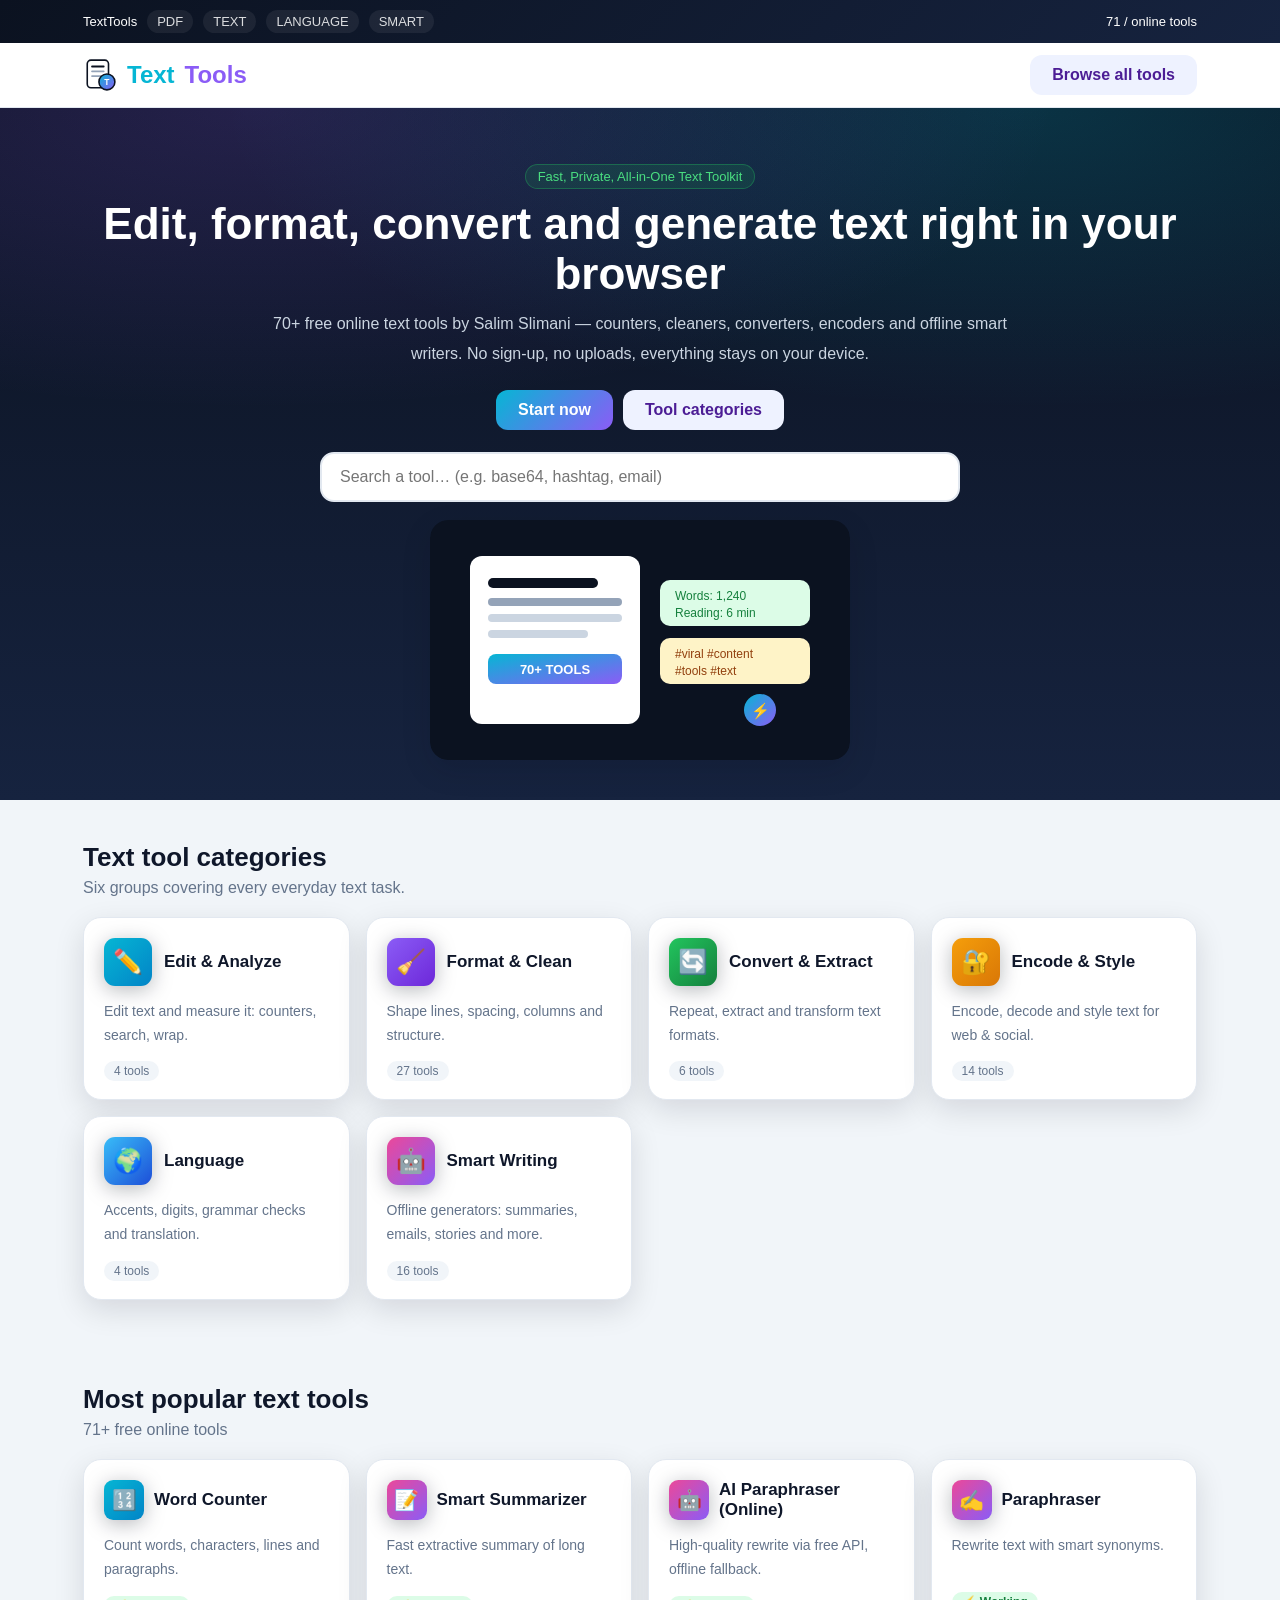
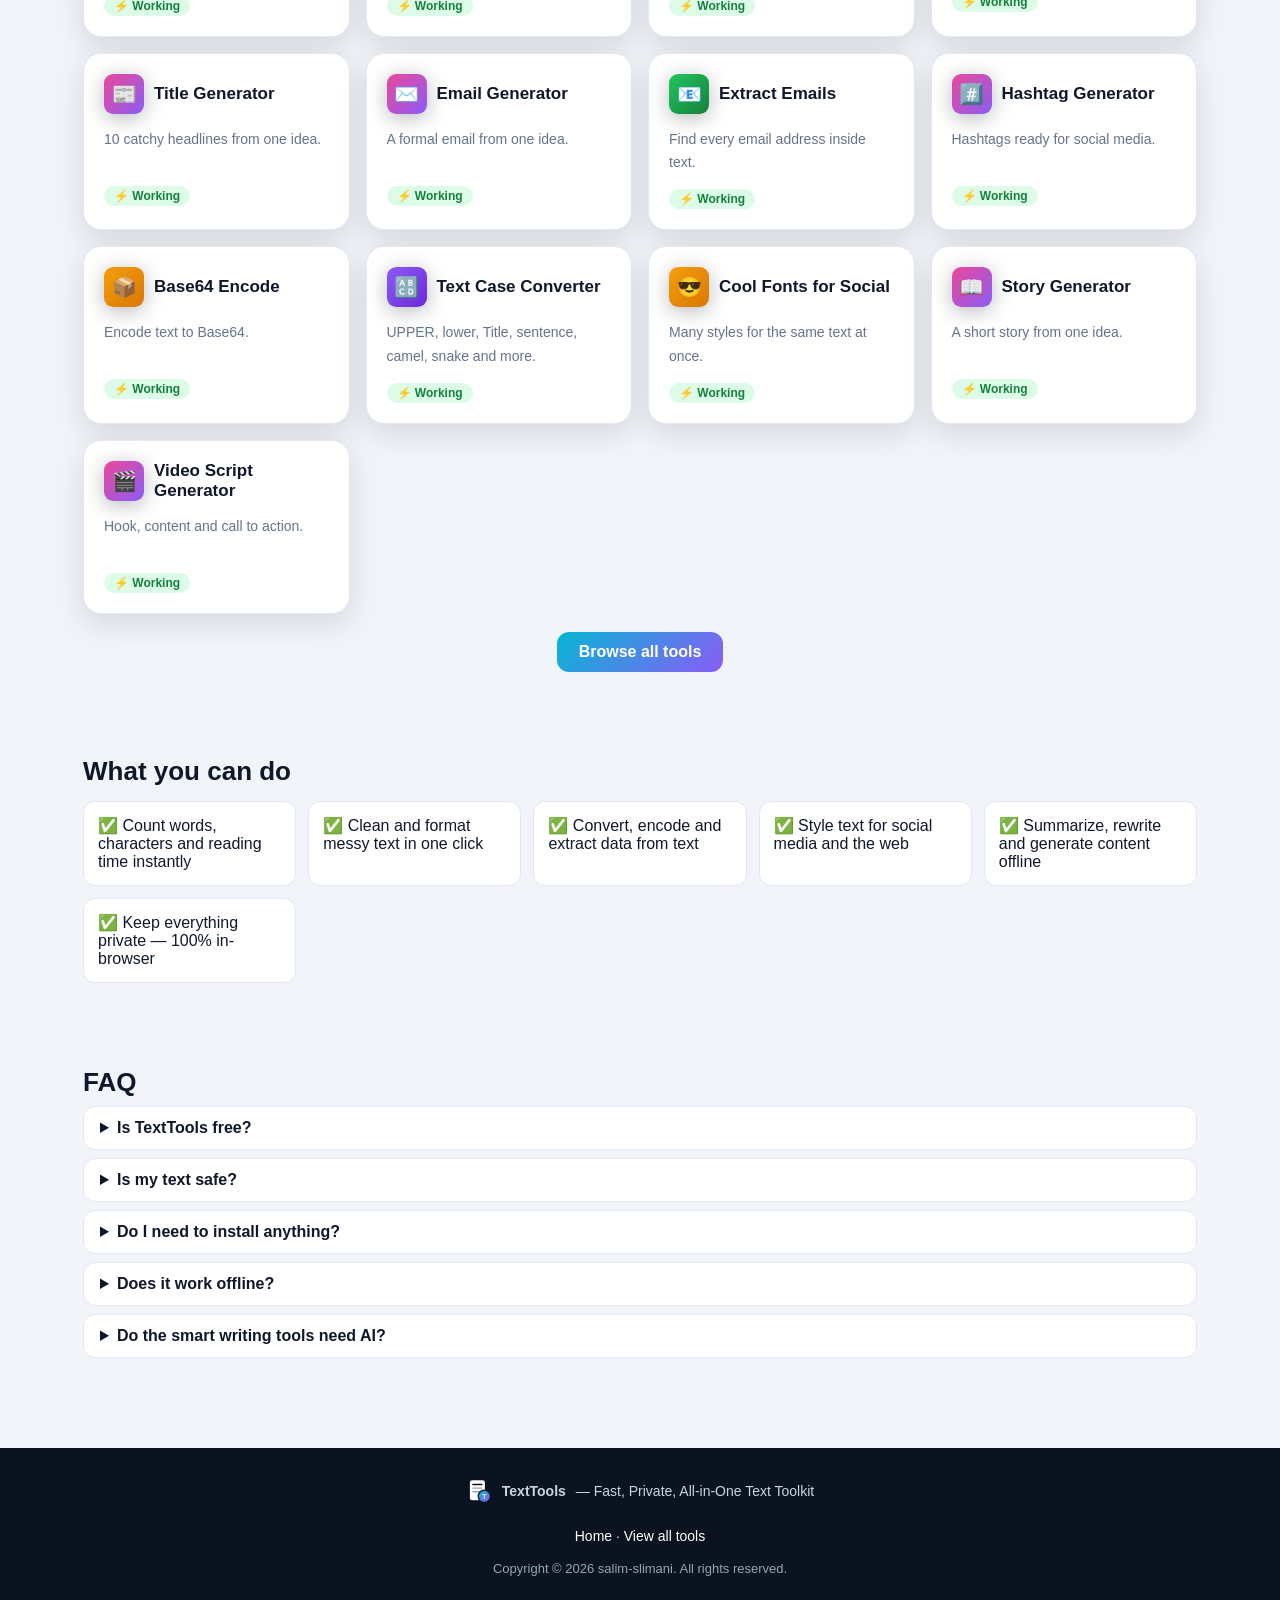
==== commit 916336c7: "feat: AI Paraphraser via free API (MyMemory round-trip + Hugging Face) and richer offline synonyms" ====
--- a/index.html
+++ b/index.html
@@ -43,7 +43,7 @@
 <script>
 toolCountTop.textContent=TOOLS.length+" / online tools";tc.textContent=TOOLS.length+"+";
 catGrid.innerHTML=CATS.map(c=>`<a class="card" href="tools.html#c-${c.id}"><div style="display:flex;gap:12px;align-items:center;margin-bottom:6px">${TextIcons.tile(c.id,c.id,48)}<h3 style="margin:0">${c.en}</h3></div><p>${c.enD}</p><span class="pill">${c.count} tools</span></a>`).join('');
-const pop=["word-counter","summarizer","paraphraser","title-generator","email-generator","extract-emails","hashtags","base64-encode","text-case","cool-fonts","story-generator","video-script"];
+const pop=["word-counter","summarizer","ai-paraphraser","paraphraser","title-generator","email-generator","extract-emails","hashtags","base64-encode","text-case","cool-fonts","story-generator","video-script"];
 popGrid.innerHTML=pop.map(s=>{const t=TOOLS.find(x=>x.t===s);if(!t)return"";return toolCard(t);}).join("");
 function toolCard(t){return `<a class="card" href="tool.html?tool=${t.t}"><div style="display:flex;gap:10px;align-items:center;margin-bottom:6px">${TextIcons.tile(t.c,t.t,40)}<h3 style="margin:0;flex:1;min-width:0">${t.en}</h3></div><p>${t.enD}</p><div style="display:flex;gap:6px;flex-wrap:wrap"><span class="pill ok">⚡ Working</span></div></a>`;}
 const feats=["Count words, characters and reading time instantly","Clean and format messy text in one click","Convert, encode and extract data from text","Style text for social media and the web","Summarize, rewrite and generate content offline","Keep everything private — 100% in-browser"];
